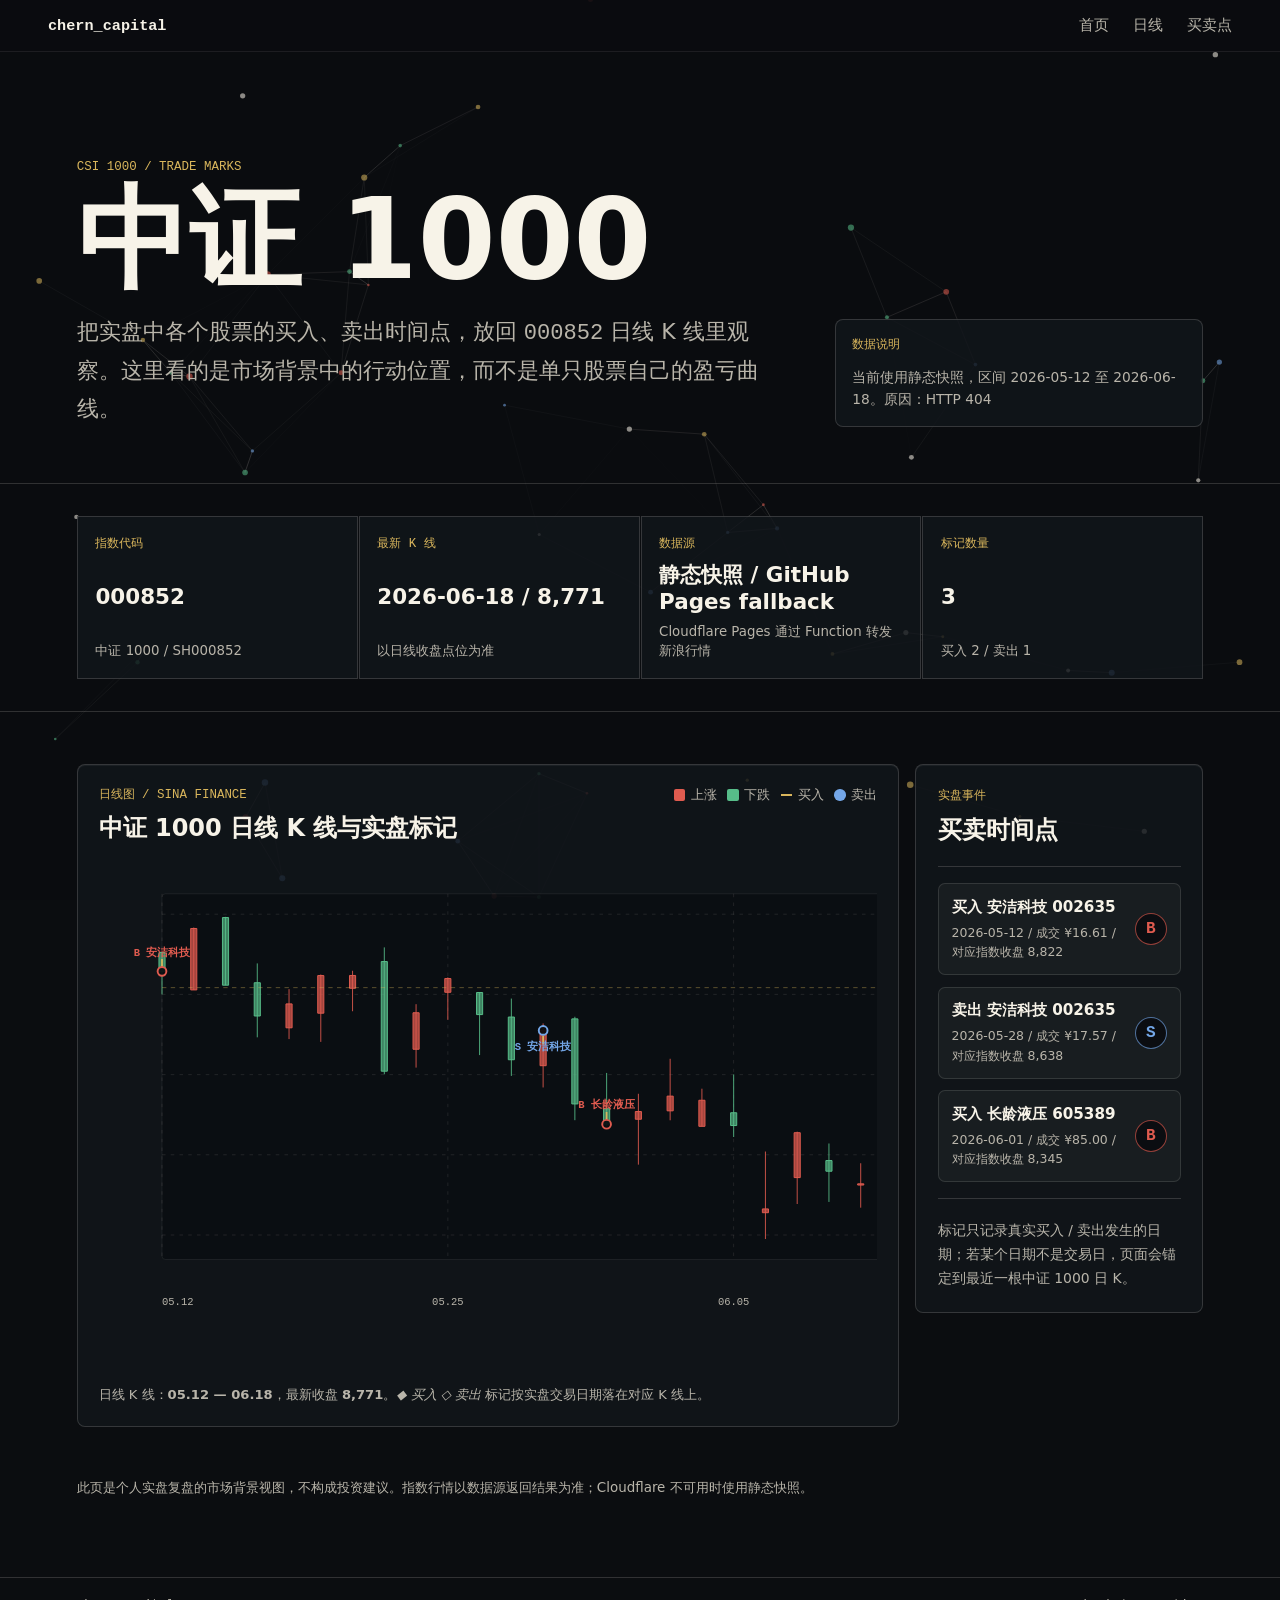
==== csi1000-trades.html @ cdce9b22 "Move CSI 1000 trade marks to dedicated page" ====
<!doctype html>
<html lang="zh-CN">
  <head>
    <meta charset="utf-8" />
    <meta name="viewport" content="width=device-width, initial-scale=1" />
    <meta
      name="description"
      content="chern_capital 实盘：在中证1000日线K线图上标记真实买入与卖出时间点。"
    />
    <title>中证1000实盘标记｜chern_capital</title>
    <link rel="stylesheet" href="styles.css" />
  </head>
  <body class="position-page csi1000-trade-page">
    <canvas id="signal-canvas" aria-hidden="true"></canvas>

    <header class="site-header">
      <a class="brand" href="index.html" aria-label="返回 chern_capital 首页">chern_capital</a>
      <nav class="nav-links" aria-label="中证1000实盘标记导航">
        <a href="index.html">首页</a>
        <a href="#chart">日线</a>
        <a href="#trade-events">买卖点</a>
      </nav>
    </header>

    <main id="top">
      <section class="position-hero" aria-labelledby="csi1000-title">
        <div>
          <p class="eyebrow">CSI 1000 / Trade Marks</p>
          <h1 id="csi1000-title">中证 1000</h1>
          <p class="lede">
            把实盘中各个股票的买入、卖出时间点，放回 <code>000852</code>
            日线 K 线里观察。这里看的是市场背景中的行动位置，而不是单只股票自己的盈亏曲线。
          </p>
        </div>
        <div class="refresh-panel">
          <p class="item-label">数据说明</p>
          <p class="quote-status" id="csi1000-trade-page-status" aria-live="polite">
            正在准备中证 1000 日线图。
          </p>
        </div>
      </section>

      <section class="position-dashboard csi1000-dashboard" aria-label="中证1000数据概览">
        <div class="position-stat">
          <p class="item-label">指数代码</p>
          <strong>000852</strong>
          <small>中证 1000 / SH000852</small>
        </div>
        <div class="position-stat">
          <p class="item-label">最新 K 线</p>
          <strong id="csi1000-latest-close">加载中</strong>
          <small>以日线收盘点位为准</small>
        </div>
        <div class="position-stat">
          <p class="item-label">数据源</p>
          <strong id="csi1000-data-source">加载中</strong>
          <small>Cloudflare Pages 通过 Function 转发新浪行情</small>
        </div>
        <div class="position-stat">
          <p class="item-label">标记数量</p>
          <strong>3</strong>
          <small>买入 2 / 卖出 1</small>
        </div>
      </section>

      <section class="position-content csi1000-page-content" id="chart">
        <div class="position-chart-panel csi1000-page-chart-panel">
          <div class="chart-header">
            <div>
              <p class="item-label">日线图 / Sina Finance</p>
              <h2>中证 1000 日线 K 线与实盘标记</h2>
            </div>
            <div class="chart-legend" aria-label="图例">
              <span class="legend-rise">上涨</span>
              <span class="legend-fall">下跌</span>
              <span class="legend-buy">买入</span>
              <span class="legend-sell">卖出</span>
            </div>
          </div>
          <div class="trade-chart-wrap csi1000-page-chart-wrap" id="csi1000-trade-page-chart"></div>
          <p class="csi1000-trade-caption" id="csi1000-trade-page-caption">
            图表加载后会显示实盘买入 / 卖出日期标记。
          </p>
        </div>

        <aside class="trade-note csi1000-event-panel" id="trade-events">
          <p class="item-label">实盘事件</p>
          <h2>买卖时间点</h2>
          <ul class="csi1000-event-list" id="csi1000-event-list" aria-label="实盘买卖时间点"></ul>
          <p class="trade-explain">
            标记只记录真实买入 / 卖出发生的日期；若某个日期不是交易日，页面会锚定到最近一根中证 1000 日 K。
          </p>
        </aside>
      </section>

      <p class="position-disclaimer">
        此页是个人实盘复盘的市场背景视图，不构成投资建议。指数行情以数据源返回结果为准；Cloudflare 不可用时使用静态快照。
      </p>
    </main>

    <footer class="site-footer">
      <span>chern_capital</span>
      <a href="index.html#practice">back to practice</a>
    </footer>

    <script src="script.js"></script>
  </body>
</html>
---- styles.css ----
:root {
  color-scheme: dark;
  --bg: #0b0d10;
  --ink: #f7f3e8;
  --muted: #b9b5aa;
  --line: rgba(247, 243, 232, 0.16);
  --panel: rgba(18, 22, 27, 0.82);
  --panel-strong: rgba(247, 243, 232, 0.08);
  --red: #df5b4f;
  --green: #57bd89;
  --gold: #d9b65c;
  --blue: #74a7e8;
  font-family: system-ui, -apple-system, BlinkMacSystemFont, "Segoe UI", sans-serif;
}

* {
  box-sizing: border-box;
}

html {
  scroll-behavior: smooth;
}

body {
  min-width: 320px;
  margin: 0;
  background: var(--bg);
  color: var(--ink);
  overflow-x: hidden;
}

a {
  color: inherit;
  text-decoration: none;
}

code,
pre,
.brand,
.eyebrow,
.item-label,
.metric-strip,
.site-footer {
  font-family: ui-monospace, SFMono-Regular, Consolas, "Liberation Mono", monospace;
}

#signal-canvas {
  position: fixed;
  inset: 0;
  z-index: -1;
  width: 100%;
  height: 100%;
}

.site-header {
  position: fixed;
  top: 0;
  left: 0;
  right: 0;
  z-index: 10;
  display: flex;
  align-items: center;
  justify-content: space-between;
  gap: 1rem;
  padding: 1rem clamp(1rem, 4vw, 3rem);
  border-bottom: 1px solid rgba(247, 243, 232, 0.08);
  background: rgba(11, 13, 16, 0.76);
  backdrop-filter: blur(18px);
}

.brand {
  font-size: 0.95rem;
  font-weight: 700;
}

.nav-links {
  display: flex;
  align-items: center;
  gap: clamp(0.7rem, 3vw, 1.5rem);
  color: var(--muted);
  font-size: 0.92rem;
}

.nav-links a {
  transition: color 160ms ease;
}

.nav-links a:hover,
.nav-links a:focus-visible {
  color: var(--ink);
}

main {
  position: relative;
}

.hero {
  min-height: 82vh;
  display: grid;
  align-content: end;
  padding: 8.5rem clamp(1rem, 6vw, 5rem) 3rem;
}

.eyebrow {
  margin: 0 0 1rem;
  color: var(--gold);
  font-size: 0.78rem;
  letter-spacing: 0;
  text-transform: uppercase;
}

h1,
h2,
h3,
p {
  overflow-wrap: anywhere;
}

h1 {
  max-width: 9ch;
  margin: 0;
  font-size: clamp(4.1rem, 14vw, 10rem);
  line-height: 0.88;
  letter-spacing: 0;
}

h2,
h3,
p {
  margin-top: 0;
}

.lede {
  max-width: 880px;
  margin: 1.5rem 0 0;
  color: var(--muted);
  font-size: clamp(1.08rem, 2vw, 1.38rem);
  line-height: 1.7;
}

.metric-strip {
  width: min(100%, 980px);
  display: grid;
  grid-template-columns: repeat(auto-fit, minmax(9rem, 1fr));
  gap: 1px;
  margin-top: 3rem;
  border: 1px solid var(--line);
  background: var(--line);
}

.metric-strip span {
  min-height: 4.5rem;
  display: grid;
  align-content: center;
  gap: 0.25rem;
  padding: 0.85rem 1rem;
  background: rgba(11, 13, 16, 0.82);
  color: var(--muted);
  font-size: 0.84rem;
}

.metric-strip strong {
  color: var(--ink);
  font-size: 1.45rem;
}

.section-block {
  display: grid;
  grid-template-columns: minmax(9rem, 0.62fr) minmax(0, 1.9fr);
  gap: clamp(1.4rem, 4vw, 4rem);
  padding: clamp(4rem, 8vw, 6.8rem) clamp(1rem, 6vw, 5rem);
  border-top: 1px solid var(--line);
  background: rgba(11, 13, 16, 0.68);
}

.section-block > * {
  min-width: 0;
}

.compact-section {
  padding-bottom: clamp(5rem, 9vw, 8rem);
}

.home-stack {
  display: grid;
  gap: 1rem;
}

.practice-modules {
  display: grid;
  grid-template-columns: repeat(2, minmax(0, 1fr));
  gap: 1rem;
}

.feature-panel {
  border: 1px solid var(--line);
  border-radius: 8px;
  padding: clamp(1.2rem, 3vw, 1.8rem);
  background: var(--panel);
  border-top: 3px solid var(--gold);
  box-shadow: inset 0 1px 0 rgba(255, 255, 255, 0.05);
}

.feature-panel h3 {
  max-width: 780px;
  margin: 2rem 0 0.8rem;
  font-size: clamp(1.45rem, 3vw, 2.3rem);
  line-height: 1.12;
}

.feature-panel p:not(.item-label) {
  max-width: 900px;
  margin: 0;
  color: var(--muted);
  line-height: 1.78;
}

.practice-module {
  min-height: 21rem;
  display: flex;
  flex-direction: column;
}

.practice-module h3 {
  margin-top: 1.65rem;
  font-size: clamp(1.24rem, 1.75vw, 1.62rem);
}

.practice-module p:not(.item-label) {
  font-size: 0.94rem;
  line-height: 1.7;
}

.practice-module .action-link {
  margin-top: 1.1rem;
}

.live-module {
  border-top-color: var(--red);
}

.journal-module {
  border-top-color: var(--blue);
}

.structure-module {
  border-top-color: var(--green);
}

.module-meta {
  display: flex;
  flex-wrap: wrap;
  gap: 0.55rem;
  margin-top: auto;
  padding-top: 1.6rem;
}

.module-meta span {
  min-height: 2.2rem;
  display: inline-flex;
  align-items: center;
  padding: 0.45rem 0.7rem;
  border: 1px solid var(--line);
  border-radius: 6px;
  color: var(--muted);
  font-size: 0.84rem;
}

.live-meta span {
  color: var(--ink);
  border-color: rgba(223, 91, 79, 0.32);
}

.position-list {
  display: grid;
  gap: 0.65rem;
  margin-top: auto;
  padding-top: 1.25rem;
}

.position-row {
  min-height: 4.75rem;
  display: flex;
  align-items: center;
  justify-content: space-between;
  gap: 0.8rem;
  padding: 0.8rem;
  border: 1px solid rgba(247, 243, 232, 0.18);
  border-radius: 8px;
  background: rgba(11, 13, 16, 0.38);
  transition:
    border-color 160ms ease,
    background 160ms ease,
    transform 160ms ease;
}

.position-row:hover,
.position-row:focus-visible {
  border-color: rgba(217, 182, 92, 0.5);
  background: rgba(247, 243, 232, 0.07);
  transform: translateY(-1px);
}

.position-row span {
  display: grid;
  gap: 0.32rem;
}

.position-row strong {
  font-size: 0.98rem;
}

.position-row small {
  color: var(--muted);
  line-height: 1.45;
}

.position-row em {
  flex: none;
  padding: 0.38rem 0.52rem;
  border: 1px solid rgba(223, 91, 79, 0.32);
  border-radius: 6px;
  color: var(--ink);
  font-style: normal;
  font-size: 0.78rem;
}

.journal-meta span {
  color: var(--ink);
  border-color: rgba(116, 167, 232, 0.34);
}

.structure-meta span {
  color: var(--ink);
  border-color: rgba(87, 189, 137, 0.32);
}

.structure-library {
  display: grid;
  gap: clamp(1.2rem, 3vw, 1.75rem);
  margin-top: clamp(2rem, 5vw, 3.5rem);
  padding: clamp(1.15rem, 3vw, 1.8rem);
  border: 1px solid var(--line);
  border-top: 3px solid var(--green);
  border-radius: 8px;
  background: var(--panel);
  box-shadow: inset 0 1px 0 rgba(255, 255, 255, 0.05);
  scroll-margin-top: 5.5rem;
}

.structure-library-intro {
  display: grid;
  gap: 0.7rem;
  padding-bottom: clamp(1rem, 3vw, 1.45rem);
  border-bottom: 1px solid var(--line);
}

.structure-library-intro .item-label,
.structure-section-heading .item-label,
.structure-card-body .item-label {
  margin: 0;
}

.structure-library-intro h3 {
  max-width: 860px;
  margin: 0;
  font-size: clamp(1.55rem, 3vw, 2.25rem);
  line-height: 1.2;
}

.structure-library-intro p:not(.item-label) {
  max-width: 900px;
  margin: 0;
  color: var(--muted);
  line-height: 1.75;
}

.structure-sections {
  display: grid;
  grid-template-columns: minmax(14rem, 0.75fr) minmax(0, 1.45fr);
  gap: 1rem;
  align-items: start;
}

.structure-section {
  display: grid;
  gap: 1rem;
  min-width: 0;
  padding: clamp(0.95rem, 2.5vw, 1.25rem);
  border: 1px solid var(--line);
  border-radius: 8px;
  background: rgba(11, 13, 16, 0.44);
}

.structure-section.is-empty {
  min-height: 16rem;
  align-content: space-between;
}

.structure-section-heading {
  display: grid;
  gap: 0.55rem;
}

.structure-section-heading h4 {
  margin: 0;
  font-size: clamp(1.15rem, 2.3vw, 1.45rem);
}

.empty-note {
  margin: 0;
  color: var(--muted);
  line-height: 1.7;
}

.structure-card {
  overflow: hidden;
  border: 1px solid rgba(247, 243, 232, 0.18);
  border-radius: 8px;
  background: rgba(247, 243, 232, 0.045);
}

.structure-figure {
  margin: 0;
  background: rgba(247, 243, 232, 0.95);
}

.structure-figure img {
  width: 100%;
  height: auto;
  display: block;
}

.structure-card-body {
  display: flex;
  justify-content: space-between;
  gap: 1rem;
  align-items: end;
  padding: clamp(0.9rem, 2.5vw, 1.1rem);
}

.structure-card-body h5 {
  margin: 0.35rem 0 0;
  font-size: clamp(1.25rem, 2.6vw, 1.75rem);
}

.structure-tags {
  display: flex;
  flex-wrap: wrap;
  justify-content: flex-end;
  gap: 0.45rem;
}

.structure-tags span {
  padding: 0.42rem 0.58rem;
  border: 1px solid rgba(87, 189, 137, 0.34);
  border-radius: 999px;
  color: var(--ink);
  font-size: 0.78rem;
}

.memory-library-panel {
  display: grid;
  gap: clamp(1.2rem, 3vw, 1.75rem);
  padding: clamp(1.15rem, 3vw, 1.8rem);
  border: 1px solid var(--line);
  border-top: 3px solid var(--gold);
  border-radius: 8px;
  background: var(--panel);
  box-shadow: inset 0 1px 0 rgba(255, 255, 255, 0.05);
  scroll-margin-top: 5.5rem;
}

.memory-library-intro {
  display: grid;
  gap: 0.7rem;
  padding-bottom: clamp(1rem, 3vw, 1.45rem);
  border-bottom: 1px solid var(--line);
}

.memory-library-intro .item-label {
  margin: 0;
}

.memory-library-intro h3 {
  max-width: 860px;
  margin: 0;
  font-size: clamp(1.55rem, 3vw, 2.25rem);
  line-height: 1.2;
}

.memory-library-intro p:not(.item-label) {
  max-width: 940px;
  margin: 0;
  color: var(--muted);
  line-height: 1.75;
}

.btc-memory-grid {
  display: grid;
  grid-template-columns: minmax(0, 1.55fr) minmax(18rem, 0.75fr);
  gap: 1rem;
  align-items: start;
}

.btc-chart-card,
.btc-memory-notes,
.memory-caveat {
  border: 1px solid var(--line);
  border-radius: 8px;
  background: rgba(11, 13, 16, 0.44);
}

.btc-chart-card {
  margin: 0;
  padding: clamp(0.95rem, 2vw, 1.2rem);
  overflow: hidden;
}

.btc-chart-top {
  display: flex;
  justify-content: space-between;
  gap: 1rem;
  align-items: start;
  margin-bottom: 1rem;
}

.btc-chart-top .item-label {
  margin: 0 0 0.55rem;
}

.btc-chart-top h4 {
  margin: 0;
  font-size: clamp(1.06rem, 2vw, 1.32rem);
}

.btc-chart-range {
  flex: none;
  padding: 0.42rem 0.55rem;
  border: 1px solid rgba(217, 182, 92, 0.3);
  border-radius: 6px;
  color: var(--muted);
  font: 0.76rem/1 ui-monospace, SFMono-Regular, Consolas, monospace;
}

.btc-chart-actions {
  display: flex;
  flex-wrap: wrap;
  flex: none;
  gap: 0.35rem;
  justify-content: flex-end;
}

.btc-control-group {
  display: inline-flex;
  gap: 0.25rem;
  padding: 0.28rem;
  border: 1px solid rgba(217, 182, 92, 0.24);
  border-radius: 8px;
  background: rgba(0, 0, 0, 0.18);
}

.btc-timeframe-button {
  min-height: 2.1rem;
  border: 0;
  border-radius: 6px;
  padding: 0.45rem 0.72rem;
  background: transparent;
  color: var(--muted);
  font: 0.78rem/1 ui-monospace, SFMono-Regular, Consolas, monospace;
  cursor: pointer;
  transition:
    background 160ms ease,
    color 160ms ease,
    transform 160ms ease;
}

.btc-timeframe-button:hover,
.btc-timeframe-button:focus-visible {
  color: var(--ink);
  background: rgba(247, 243, 232, 0.07);
}

.btc-timeframe-button.is-active {
  color: var(--ink);
  background: rgba(217, 182, 92, 0.18);
}

.btc-expand-button {
  border: 1px solid rgba(247, 243, 232, 0.2);
  background: rgba(247, 243, 232, 0.06);
}

.btc-tradingview-shell {
  position: relative;
  overflow: hidden;
  border: 1px solid rgba(247, 243, 232, 0.12);
  border-radius: 8px;
  background:
    linear-gradient(rgba(247, 243, 232, 0.035) 1px, transparent 1px),
    linear-gradient(90deg, rgba(247, 243, 232, 0.035) 1px, transparent 1px),
    rgba(4, 6, 9, 0.72);
  background-size: 100% 20%, 12.5% 100%, auto;
  cursor: crosshair;
  user-select: none;
  touch-action: none;
}

.btc-chart {
  width: 100%;
  height: auto;
  display: block;
  overflow: visible;
  font: 12px ui-monospace, SFMono-Regular, Consolas, monospace;
}

.btc-chart-bg {
  fill: rgba(8, 10, 13, 0.72);
  stroke: rgba(247, 243, 232, 0.1);
}

.btc-grid line {
  stroke: rgba(247, 243, 232, 0.11);
  stroke-dasharray: 4 6;
}

.btc-grid text,
.btc-dates text {
  fill: var(--muted);
}

.btc-axis-label {
  fill: var(--muted);
}

.btc-last-price line {
  stroke: rgba(217, 182, 92, 0.44);
  stroke-dasharray: 5 5;
}

.btc-last-price text {
  fill: var(--gold);
  font-weight: 800;
}

.btc-event-band {
  fill: rgba(217, 182, 92, 0.07);
}

.btc-event-band.is-short {
  fill: rgba(116, 167, 232, 0.09);
}

.btc-volume-bar {
  opacity: 0.42;
}

.btc-volume-bar.is-up {
  fill: var(--red);
}

.btc-volume-bar.is-down {
  fill: var(--green);
}

.btc-candle-wick {
  stroke: rgba(247, 243, 232, 0.52);
  stroke-width: 1;
}

.btc-candle-body {
  stroke-width: 1;
  vector-effect: non-scaling-stroke;
}

.btc-candle.is-up .btc-candle-wick,
.btc-candle.is-up .btc-candle-body {
  stroke: var(--red);
}

.btc-candle.is-up .btc-candle-body {
  fill: rgba(223, 91, 79, 0.72);
}

.btc-candle.is-down .btc-candle-wick,
.btc-candle.is-down .btc-candle-body {
  stroke: var(--green);
}

.btc-candle.is-down .btc-candle-body {
  fill: rgba(87, 189, 137, 0.68);
}

.btc-profit-marker circle {
  fill: rgba(11, 13, 16, 0.94);
  stroke: var(--red);
  stroke-width: 2.4;
  transition:
    fill 160ms ease,
    stroke 160ms ease,
    transform 160ms ease;
}

.btc-profit-marker.is-short circle {
  stroke: var(--blue);
}

.btc-profit-marker text {
  fill: var(--ink);
  font-size: 13px;
  font-weight: 800;
  pointer-events: none;
}

.btc-profit-events a {
  outline: none;
}

.btc-profit-events a:hover .btc-profit-marker circle,
.btc-profit-events a:focus-visible .btc-profit-marker circle {
  fill: rgba(217, 182, 92, 0.2);
  stroke: var(--ink);
}

.btc-candle-status {
  position: absolute;
  left: 0.85rem;
  bottom: 0.7rem;
  padding: 0.35rem 0.5rem;
  border: 1px solid rgba(247, 243, 232, 0.14);
  border-radius: 6px;
  background: rgba(11, 13, 16, 0.74);
  color: var(--muted);
  font: 0.72rem/1 ui-monospace, SFMono-Regular, Consolas, monospace;
}

.btc-chart-crosshair-x,
.btc-chart-crosshair-y {
  position: absolute;
  z-index: 2;
  pointer-events: none;
  display: none;
  background: rgba(247, 243, 232, 0.32);
}

.btc-chart-crosshair-x {
  top: 0;
  bottom: 0;
  width: 1px;
}

.btc-chart-crosshair-y {
  left: 0;
  right: 0;
  height: 1px;
}

.btc-chart-tooltip {
  position: absolute;
  z-index: 3;
  display: none;
  min-width: 12.5rem;
  padding: 0.58rem 0.68rem;
  border: 1px solid rgba(247, 243, 232, 0.22);
  border-radius: 6px;
  background: rgba(4, 6, 9, 0.94);
  color: var(--muted);
  font: 0.74rem/1.62 ui-monospace, SFMono-Regular, Consolas, monospace;
  box-shadow: 0 18px 40px rgba(0, 0, 0, 0.34);
}

.btc-chart-tooltip strong {
  color: var(--ink);
}

.btc-tradingview-shell.is-hovering .btc-chart-crosshair-x,
.btc-tradingview-shell.is-hovering .btc-chart-crosshair-y,
.btc-tradingview-shell.is-hovering .btc-chart-tooltip {
  display: block;
}

.btc-tradingview-shell.is-dragging {
  cursor: grabbing;
}

.btc-chart-dialog {
  width: min(96vw, 1260px);
  max-width: 1260px;
  padding: 0;
  border: 1px solid rgba(247, 243, 232, 0.18);
  border-radius: 8px;
  background: rgba(11, 13, 16, 0.98);
  color: var(--ink);
  box-shadow: 0 32px 90px rgba(0, 0, 0, 0.56);
}

.btc-chart-dialog::backdrop {
  background: rgba(0, 0, 0, 0.72);
  backdrop-filter: blur(8px);
}

.btc-dialog-panel {
  display: grid;
  gap: 1rem;
  padding: clamp(0.9rem, 2vw, 1.25rem);
}

.btc-dialog-top {
  display: flex;
  align-items: start;
  justify-content: space-between;
  gap: 1rem;
}

.btc-dialog-actions {
  flex: 1 1 auto;
  justify-content: flex-end;
}

.btc-dialog-top .item-label {
  margin: 0 0 0.45rem;
}

.btc-dialog-top h3 {
  margin: 0;
  font-size: clamp(1.35rem, 2.8vw, 2rem);
}

.btc-dialog-close {
  width: 2.45rem;
  height: 2.45rem;
  display: inline-grid;
  place-items: center;
  border: 1px solid rgba(247, 243, 232, 0.22);
  border-radius: 6px;
  background: rgba(247, 243, 232, 0.06);
  color: var(--ink);
  font: 1.35rem/1 ui-monospace, SFMono-Regular, Consolas, monospace;
  cursor: pointer;
}

.btc-dialog-close:hover,
.btc-dialog-close:focus-visible {
  border-color: rgba(247, 243, 232, 0.5);
  background: rgba(247, 243, 232, 0.1);
}

.btc-tradingview-shell-large {
  min-height: min(70vh, 660px);
}

.btc-chart-large {
  min-height: min(70vh, 660px);
}

.btc-chart-card figcaption {
  margin-top: 0.65rem;
  color: var(--muted);
  font-size: 0.82rem;
  line-height: 1.65;
}

.btc-chart-card figcaption code {
  color: var(--ink);
}

.btc-memory-notes {
  display: grid;
  gap: 0.65rem;
  padding: clamp(0.9rem, 2vw, 1rem);
}

.btc-memory-event {
  border: 1px solid rgba(247, 243, 232, 0.14);
  border-radius: 8px;
  background: rgba(247, 243, 232, 0.045);
  overflow: hidden;
}

.btc-memory-event[open] {
  border-color: rgba(217, 182, 92, 0.36);
  background: rgba(217, 182, 92, 0.07);
}

.btc-memory-event summary {
  display: flex;
  align-items: center;
  gap: 0.62rem;
  padding: 0.78rem 0.85rem;
  color: var(--ink);
  cursor: pointer;
  font-weight: 700;
  list-style: none;
}

.btc-memory-event summary::-webkit-details-marker {
  display: none;
}

.btc-memory-event summary span {
  width: 2.2rem;
  height: 2.2rem;
  display: inline-grid;
  place-items: center;
  flex: none;
  border: 1px solid rgba(217, 182, 92, 0.42);
  border-radius: 999px;
  color: var(--gold);
  font: 0.76rem/1 ui-monospace, SFMono-Regular, Consolas, monospace;
}

.btc-memory-event p {
  margin: 0;
  padding: 0 0.85rem 0.9rem 3.7rem;
  color: var(--muted);
  font-size: 0.9rem;
  line-height: 1.7;
}

.memory-caveat {
  padding: clamp(0.95rem, 2vw, 1.2rem);
  color: var(--muted);
  line-height: 1.75;
}

.memory-caveat strong {
  color: var(--ink);
}

.journal-detail {
  display: grid;
  gap: clamp(1.2rem, 3vw, 1.75rem);
  margin-top: clamp(2rem, 5vw, 3.5rem);
  padding: clamp(1.15rem, 3vw, 1.8rem);
  border: 1px solid var(--line);
  border-top: 3px solid var(--blue);
  border-radius: 8px;
  background: var(--panel);
  box-shadow: inset 0 1px 0 rgba(255, 255, 255, 0.05);
  scroll-margin-top: 5.5rem;
}

.journal-intro {
  display: grid;
  gap: 0.7rem;
  padding-bottom: clamp(1rem, 3vw, 1.45rem);
  border-bottom: 1px solid var(--line);
}

.journal-intro .item-label {
  margin: 0;
}

.journal-intro h3 {
  max-width: 860px;
  margin: 0;
  font-size: clamp(1.55rem, 3vw, 2.25rem);
  line-height: 1.2;
}

.journal-intro p:not(.item-label) {
  max-width: 880px;
  margin: 0;
  color: var(--muted);
  line-height: 1.75;
}

.journal-grid {
  display: grid;
  grid-template-columns: minmax(24rem, 1.62fr) minmax(15rem, 0.8fr);
  gap: 1rem;
  align-items: stretch;
}

.journal-chart,
.journal-entry {
  margin: 0;
  padding: clamp(0.95rem, 2vw, 1.2rem);
  border: 1px solid var(--line);
  border-radius: 8px;
  background: rgba(11, 13, 16, 0.44);
}

.journal-chart-top {
  display: flex;
  justify-content: space-between;
  gap: 1rem;
  align-items: start;
  margin-bottom: 1rem;
}

.journal-chart-top .item-label {
  margin: 0 0 0.55rem;
}

.journal-chart-top h4,
.journal-entry h4 {
  margin: 0;
  font-size: clamp(1.06rem, 2vw, 1.32rem);
}

.journal-range {
  flex: none;
  padding: 0.42rem 0.55rem;
  border: 1px solid rgba(116, 167, 232, 0.26);
  border-radius: 6px;
  color: var(--muted);
  font: 0.76rem/1 ui-monospace, SFMono-Regular, Consolas, monospace;
}

.index-chart {
  width: 100%;
  height: auto;
  display: block;
  overflow: visible;
  font: 12px ui-monospace, SFMono-Regular, Consolas, monospace;
}

.index-grid line {
  stroke: rgba(247, 243, 232, 0.13);
  stroke-dasharray: 4 6;
}

.index-grid text,
.index-dates text {
  fill: var(--muted);
}

.index-path {
  fill: none;
  stroke: var(--blue);
  stroke-width: 2.5;
  stroke-linecap: round;
  stroke-linejoin: round;
}

.index-points circle {
  fill: var(--blue);
}

.entry-marker line {
  stroke: rgba(217, 182, 92, 0.55);
  stroke-dasharray: 4 5;
}

.entry-marker circle {
  fill: rgba(217, 182, 92, 0.16);
  stroke: rgba(217, 182, 92, 0.42);
}

.entry-marker .entry-dot {
  fill: var(--gold);
  stroke: none;
}

.entry-marker text {
  fill: var(--gold);
  font-weight: 700;
}

.journal-chart figcaption {
  margin-top: 0.65rem;
  color: var(--muted);
  font-size: 0.82rem;
  line-height: 1.65;
}

.journal-chart figcaption strong {
  color: var(--ink);
}

.journal-entry {
  display: flex;
  flex-direction: column;
  border-color: rgba(217, 182, 92, 0.3);
}

.entry-meta {
  display: grid;
  gap: 0.3rem;
  margin-bottom: clamp(1.6rem, 3vw, 2.35rem);
  color: var(--muted);
  font: 0.8rem/1.5 ui-monospace, SFMono-Regular, Consolas, monospace;
}

.entry-meta time {
  color: var(--gold);
  font-size: 1.16rem;
  font-weight: 700;
}

.journal-entry .item-label {
  margin: 0 0 0.65rem;
}

.entry-text {
  margin: 1.1rem 0 auto;
  padding: 1rem 0;
  border-top: 1px solid var(--line);
  color: var(--ink);
  font-size: 1.05rem;
  line-height: 1.8;
}

.entry-tags {
  display: flex;
  flex-wrap: wrap;
  gap: 0.45rem;
  padding-top: 1rem;
}

.entry-tags span {
  padding: 0.42rem 0.58rem;
  border: 1px solid rgba(217, 182, 92, 0.3);
  border-radius: 999px;
  color: var(--muted);
  font-size: 0.78rem;
}

.journal-memo-board {
  display: grid;
  grid-template-columns: minmax(13rem, 0.72fr) minmax(0, 1.28fr);
  gap: 1rem;
  padding: clamp(0.95rem, 2.5vw, 1.25rem);
  border: 1px solid var(--line);
  border-radius: 8px;
  background: rgba(11, 13, 16, 0.44);
}

.journal-memo-heading {
  display: grid;
  align-content: start;
  gap: 0.55rem;
}

.journal-memo-heading .item-label {
  margin: 0;
}

.journal-memo-heading h4 {
  margin: 0;
  font-size: clamp(1.1rem, 2vw, 1.35rem);
  line-height: 1.35;
}

.journal-memo-entry {
  display: grid;
  gap: 1rem;
  padding: clamp(0.95rem, 2.5vw, 1.15rem);
  border: 1px solid rgba(217, 182, 92, 0.26);
  border-radius: 8px;
  background: rgba(247, 243, 232, 0.045);
}

.journal-memo-entry .entry-meta {
  margin: 0;
}

.journal-memo-entry p {
  margin: 0;
  color: var(--ink);
  font-size: 1.02rem;
  line-height: 1.75;
}

.screening-detail {
  display: grid;
  gap: 1rem;
  margin-top: clamp(2rem, 5vw, 3.5rem);
  scroll-margin-top: 5.5rem;
}

.screening-intro {
  display: grid;
  gap: 0.8rem;
  padding: 0 0 clamp(1.2rem, 3vw, 1.8rem);
  border-bottom: 1px solid var(--line);
}

.screening-intro .item-label,
.detail-heading .item-label,
.script-command .item-label {
  margin: 0;
}

.screening-intro h3 {
  max-width: 860px;
  margin: 0;
  font-size: clamp(1.55rem, 3vw, 2.25rem);
  line-height: 1.2;
}

.screening-intro p:not(.item-label) {
  max-width: 900px;
  margin: 0;
  color: var(--muted);
  line-height: 1.75;
}

.script-metrics {
  width: 100%;
  margin: 0.4rem 0 clamp(1.3rem, 4vw, 2.4rem);
}

.detail-heading {
  display: grid;
  gap: 0.55rem;
  margin-top: clamp(1.25rem, 3vw, 2rem);
  padding-top: clamp(1.1rem, 3vw, 1.6rem);
  border-top: 1px solid var(--line);
  scroll-margin-top: 5.5rem;
}

.detail-heading h3 {
  margin: 0;
  font-size: clamp(1.45rem, 3vw, 2rem);
}

.detail-heading p:not(.item-label) {
  margin: 0;
  color: var(--muted);
  line-height: 1.7;
}

.script-command {
  margin-top: clamp(1.25rem, 3vw, 2rem);
}

.script-command pre {
  margin-top: 1rem;
}

.reading-entry {
  border-top-color: var(--blue);
}

.reading-shelf {
  display: grid;
  grid-template-columns: repeat(3, minmax(0, 1fr));
  gap: 1rem;
}

.reading-shelf .reading-entry {
  min-height: 18rem;
  display: flex;
  flex-direction: column;
}

.reading-shelf .reading-entry h3 {
  margin-top: 1.65rem;
  font-size: clamp(1.18rem, 1.85vw, 1.58rem);
}

.reading-shelf .reading-entry p:not(.item-label) {
  font-size: 0.94rem;
  line-height: 1.72;
}

.reading-book-card {
  border-top-color: var(--gold);
}

.action-link {
  width: fit-content;
  min-height: 2.75rem;
  display: inline-flex;
  align-items: center;
  justify-content: center;
  margin-top: 1.35rem;
  border: 1px solid rgba(247, 243, 232, 0.3);
  border-radius: 6px;
  padding: 0.75rem 1rem;
  background: rgba(247, 243, 232, 0.08);
  color: var(--ink);
  font-weight: 700;
  transition:
    border-color 160ms ease,
    background 160ms ease,
    transform 160ms ease;
}

.action-link:hover,
.action-link:focus-visible {
  border-color: rgba(247, 243, 232, 0.56);
  background: rgba(247, 243, 232, 0.12);
  transform: translateY(-1px);
}

.compact-grid .rule-card {
  min-height: 12rem;
}

.position-hero {
  display: grid;
  grid-template-columns: minmax(0, 1fr) minmax(16rem, 23rem);
  align-items: end;
  gap: clamp(1.5rem, 5vw, 4rem);
  padding: clamp(7.5rem, 14vw, 10rem) clamp(1rem, 6vw, 5rem) clamp(2.5rem, 5vw, 3.5rem);
  border-bottom: 1px solid var(--line);
}

.position-hero h1 {
  max-width: none;
  font-size: clamp(3.4rem, 9vw, 7rem);
}

.refresh-panel {
  border: 1px solid var(--line);
  border-radius: 8px;
  padding: 1rem;
  background: var(--panel);
}

.refresh-button {
  min-height: 2.8rem;
  width: 100%;
  border: 1px solid rgba(217, 182, 92, 0.52);
  border-radius: 6px;
  padding: 0.7rem 1rem;
  background: rgba(217, 182, 92, 0.13);
  color: var(--ink);
  font: inherit;
  font-weight: 700;
  cursor: pointer;
  transition:
    background 160ms ease,
    border-color 160ms ease;
}

.refresh-button:hover,
.refresh-button:focus-visible {
  border-color: var(--gold);
  background: rgba(217, 182, 92, 0.2);
}

.refresh-button:disabled {
  cursor: wait;
  opacity: 0.68;
}

.quote-status {
  margin: 0.85rem 0 0;
  color: var(--muted);
  font-size: 0.86rem;
  line-height: 1.6;
}

.position-dashboard {
  display: grid;
  grid-template-columns: repeat(5, minmax(0, 1fr));
  gap: 1px;
  margin: 0;
  padding: clamp(1rem, 4vw, 2rem) clamp(1rem, 6vw, 5rem);
  border-bottom: 1px solid var(--line);
}

.position-stat {
  min-height: 7.7rem;
  display: grid;
  align-content: space-between;
  gap: 0.5rem;
  padding: clamp(0.85rem, 2vw, 1.1rem);
  border: 1px solid var(--line);
  background: var(--panel);
}

.position-stat .item-label {
  margin: 0;
}

.position-stat strong {
  font-size: clamp(1.2rem, 2.1vw, 1.65rem);
  font-variant-numeric: tabular-nums;
}

.position-stat small {
  color: var(--muted);
  line-height: 1.45;
}

.pnl-positive strong,
.pnl-positive small {
  color: var(--red);
}

.pnl-negative strong,
.pnl-negative small {
  color: var(--green);
}

.position-content {
  display: grid;
  grid-template-columns: minmax(0, 1.9fr) minmax(16.5rem, 0.7fr);
  gap: 1rem;
  padding: clamp(2rem, 5vw, 3.25rem) clamp(1rem, 6vw, 5rem);
}

.position-chart-panel,
.trade-note {
  border: 1px solid var(--line);
  border-radius: 8px;
  background: var(--panel);
  box-shadow: inset 0 1px 0 rgba(255, 255, 255, 0.05);
}

.position-chart-panel {
  padding: clamp(0.9rem, 2.5vw, 1.3rem);
}

.chart-header {
  display: flex;
  justify-content: space-between;
  align-items: start;
  gap: 1rem;
  margin-bottom: 1.2rem;
}

.chart-header .item-label {
  margin: 0 0 0.6rem;
}

.chart-header h2,
.trade-note h2 {
  margin: 0;
  font-size: clamp(1.15rem, 2.3vw, 1.5rem);
}

.chart-legend {
  display: flex;
  flex-wrap: wrap;
  justify-content: flex-end;
  gap: 0.65rem;
  color: var(--muted);
  font-size: 0.82rem;
}

.chart-legend span {
  display: inline-flex;
  align-items: center;
  gap: 0.35rem;
}

.chart-legend span::before {
  content: "";
  width: 0.72rem;
  height: 0.72rem;
  border-radius: 2px;
  background: var(--red);
}

.chart-legend .legend-fall::before {
  background: var(--green);
}

.chart-legend .legend-buy::before {
  height: 2px;
  border-radius: 0;
  background: var(--gold);
}

.chart-legend .legend-sell::before {
  border-radius: 50%;
  background: var(--blue);
}

.trade-chart-wrap {
  position: relative;
  min-height: 370px;
}

#position-chart {
  width: 100%;
  height: auto;
  display: block;
}

.chart-tooltip {
  position: absolute;
  z-index: 2;
  pointer-events: none;
  min-width: 10.5rem;
  padding: 0.58rem 0.7rem;
  border: 1px solid rgba(247, 243, 232, 0.24);
  border-radius: 6px;
  background: rgba(11, 13, 16, 0.95);
  color: var(--muted);
  font: 0.76rem/1.65 ui-monospace, SFMono-Regular, Consolas, monospace;
}

.chart-tooltip strong {
  color: var(--ink);
}

.trade-note {
  align-self: start;
  padding: clamp(1rem, 3vw, 1.35rem);
}

.trade-note .item-label {
  margin: 0 0 0.65rem;
}

.trade-note dl {
  display: grid;
  grid-template-columns: 5.1rem minmax(0, 1fr);
  gap: 0.7rem 0.8rem;
  margin: 1.25rem 0;
  padding: 1rem 0;
  border-top: 1px solid var(--line);
  border-bottom: 1px solid var(--line);
  font-size: 0.92rem;
}

.trade-note dt {
  color: var(--muted);
}

.trade-note dd {
  margin: 0;
  text-align: right;
}

.trade-explain {
  margin: 0;
  color: var(--muted);
  font-size: 0.87rem;
  line-height: 1.7;
}

.position-disclaimer {
  margin: 0;
  padding: 0 clamp(1rem, 6vw, 5rem) clamp(3rem, 7vw, 5rem);
  color: var(--muted);
  font-size: 0.84rem;
}

.section-heading {
  position: sticky;
  top: 6rem;
  align-self: start;
}

.section-heading h2 {
  margin: 0;
  font-size: clamp(1.9rem, 4vw, 3.15rem);
  line-height: 1;
}

.flow-list {
  display: grid;
  gap: 0.85rem;
}

.reading-wrap {
  display: grid;
  gap: 1rem;
}

.reading-intro,
.flow-step,
.rule-card,
.palace-room,
.output-panel,
.code-panel {
  border: 1px solid var(--line);
  border-radius: 8px;
  background: var(--panel);
  box-shadow: inset 0 1px 0 rgba(255, 255, 255, 0.05);
}

.reading-intro {
  padding: clamp(1.1rem, 3vw, 1.65rem);
  border-top: 3px solid var(--gold);
}

.reading-intro h3 {
  margin: 2rem 0 0.7rem;
  font-size: clamp(1.35rem, 2.5vw, 2rem);
}

.reading-intro p:not(.item-label) {
  margin: 0;
  max-width: 880px;
  color: var(--muted);
  line-height: 1.75;
}

.palace-map {
  display: grid;
  grid-template-columns: repeat(6, minmax(0, 1fr));
  gap: 1px;
  border: 1px solid var(--line);
  background: var(--line);
}

.palace-map a {
  min-height: 3.4rem;
  display: grid;
  place-items: center;
  padding: 0.75rem;
  background: rgba(11, 13, 16, 0.84);
  color: var(--muted);
  font-size: 0.88rem;
  text-align: center;
  transition:
    background 160ms ease,
    color 160ms ease;
}

.palace-map a:hover,
.palace-map a:focus-visible {
  background: rgba(247, 243, 232, 0.08);
  color: var(--ink);
}

.spatial-palace {
  border: 1px solid var(--line);
  border-radius: 8px;
  padding: clamp(1rem, 3vw, 1.5rem);
  background: linear-gradient(180deg, rgba(18, 22, 27, 0.88), rgba(11, 13, 16, 0.82));
  overflow: hidden;
}

.palace-perspective {
  min-height: clamp(26rem, 48vw, 38rem);
  position: relative;
  perspective: 1000px;
  display: grid;
  place-items: center;
}

.palace-floor {
  position: absolute;
  width: min(82vw, 760px);
  height: min(48vw, 430px);
  transform: rotateX(62deg) rotateZ(-38deg);
  transform-style: preserve-3d;
  border: 1px solid rgba(217, 182, 92, 0.25);
  background:
    linear-gradient(rgba(247, 243, 232, 0.09) 1px, transparent 1px),
    linear-gradient(90deg, rgba(247, 243, 232, 0.09) 1px, transparent 1px),
    linear-gradient(135deg, rgba(217, 182, 92, 0.14), rgba(116, 167, 232, 0.1));
  background-size: 44px 44px, 44px 44px, auto;
  box-shadow:
    0 30px 70px rgba(0, 0, 0, 0.35),
    inset 0 0 80px rgba(116, 167, 232, 0.08);
}

.palace-floor::before,
.palace-floor::after {
  content: "";
  position: absolute;
  inset: 16%;
  border: 1px solid rgba(247, 243, 232, 0.16);
}

.palace-floor::after {
  inset: 32%;
  border-color: rgba(217, 182, 92, 0.28);
}

.spatial-room {
  --room-x: 0%;
  --room-y: 0%;
  position: absolute;
  left: calc(50% + var(--room-x));
  top: calc(50% + var(--room-y));
  width: clamp(8.3rem, 14vw, 11.5rem);
  min-height: clamp(7.4rem, 11vw, 9.2rem);
  display: grid;
  justify-items: center;
  align-content: center;
  gap: 0.45rem;
  padding: 0.9rem;
  border: 1px solid rgba(247, 243, 232, 0.22);
  border-radius: 8px;
  background:
    linear-gradient(180deg, rgba(247, 243, 232, 0.1), rgba(18, 22, 27, 0.9)),
    rgba(18, 22, 27, 0.9);
  color: var(--ink);
  text-align: center;
  transform: translate(-50%, -50%) translateZ(0) rotateX(0deg);
  box-shadow:
    0 18px 34px rgba(0, 0, 0, 0.3),
    inset 0 1px 0 rgba(255, 255, 255, 0.07);
  transition:
    border-color 180ms ease,
    box-shadow 180ms ease,
    transform 180ms ease;
}

.spatial-room::after {
  content: "";
  position: absolute;
  left: 14%;
  right: 14%;
  bottom: -1rem;
  height: 1rem;
  background: rgba(0, 0, 0, 0.26);
  filter: blur(8px);
  transform: skewX(-24deg);
}

.spatial-room:hover,
.spatial-room:focus-visible,
.spatial-room.is-active {
  border-color: rgba(217, 182, 92, 0.62);
  box-shadow:
    0 24px 44px rgba(0, 0, 0, 0.36),
    0 0 0 1px rgba(217, 182, 92, 0.14),
    inset 0 1px 0 rgba(255, 255, 255, 0.1);
  transform: translate(-50%, -56%) translateZ(18px);
}

.spatial-room strong {
  font-size: 1rem;
}

.spatial-room small {
  color: var(--muted);
  line-height: 1.4;
}

.room-foyer { --room-x: -28%; --room-y: -24%; }
.room-humanity { --room-x: 0%; --room-y: -34%; }
.room-market { --room-x: 28%; --room-y: -20%; }
.room-systems { --room-x: -18%; --room-y: 20%; }
.room-short { --room-x: 18%; --room-y: 22%; }
.room-raw { --room-x: 0%; --room-y: 0%; }

.room-icon {
  width: 3.1rem;
  height: 3.1rem;
  position: relative;
  display: block;
  border: 1px solid rgba(247, 243, 232, 0.2);
  border-radius: 8px;
  background: rgba(247, 243, 232, 0.06);
}

.icon-gate::before,
.icon-gate::after {
  content: "";
  position: absolute;
  border: 2px solid var(--gold);
}

.icon-gate::before {
  left: 0.65rem;
  right: 0.65rem;
  top: 0.62rem;
  bottom: 0.45rem;
  border-bottom: 0;
  border-radius: 999px 999px 0 0;
}

.icon-gate::after {
  left: 1.38rem;
  top: 1.38rem;
  width: 0.32rem;
  height: 0.32rem;
  border-radius: 999px;
  background: var(--gold);
}

.icon-mirror::before {
  content: "";
  position: absolute;
  inset: 0.5rem 0.8rem;
  border: 2px solid var(--blue);
  border-radius: 50%;
  transform: rotate(-12deg);
  box-shadow: inset 8px 0 0 rgba(116, 167, 232, 0.18);
}

.icon-candles::before,
.icon-candles::after {
  content: "";
  position: absolute;
  bottom: 0.62rem;
  width: 0.45rem;
  background: var(--green);
  box-shadow:
    0 -0.42rem 0 -0.18rem var(--green),
    1rem 0.28rem 0 var(--red),
    1rem -0.36rem 0 -0.18rem var(--red);
}

.icon-candles::before {
  left: 0.78rem;
  height: 1.55rem;
}

.icon-candles::after {
  right: 0.86rem;
  height: 2rem;
  background: var(--gold);
}

.icon-network::before,
.icon-network::after {
  content: "";
  position: absolute;
}

.icon-network::before {
  inset: 0.75rem;
  background:
    radial-gradient(circle at 0 0, var(--blue) 0 0.24rem, transparent 0.26rem),
    radial-gradient(circle at 100% 18%, var(--gold) 0 0.24rem, transparent 0.26rem),
    radial-gradient(circle at 24% 100%, var(--green) 0 0.24rem, transparent 0.26rem),
    radial-gradient(circle at 100% 100%, var(--red) 0 0.24rem, transparent 0.26rem);
}

.icon-network::after {
  left: 0.9rem;
  right: 0.9rem;
  top: 1.55rem;
  height: 1px;
  background: var(--muted);
  transform: rotate(22deg);
  box-shadow:
    0 0.72rem 0 rgba(247, 243, 232, 0.45),
    0 -0.55rem 0 rgba(247, 243, 232, 0.36);
}

.icon-spiral::before {
  content: "";
  position: absolute;
  inset: 0.6rem;
  border: 2px solid var(--green);
  border-left-color: transparent;
  border-bottom-color: var(--gold);
  border-radius: 50%;
  transform: rotate(-35deg);
}

.icon-spiral::after {
  content: "";
  position: absolute;
  left: 1.42rem;
  top: 1.42rem;
  width: 0.35rem;
  height: 0.35rem;
  border-radius: 50%;
  background: var(--red);
}

.icon-archive::before {
  content: "";
  position: absolute;
  left: 0.65rem;
  right: 0.65rem;
  top: 0.78rem;
  height: 1.7rem;
  border: 2px solid var(--gold);
  box-shadow:
    inset 0 0.48rem 0 rgba(217, 182, 92, 0.22),
    0 0.55rem 0 -0.2rem rgba(247, 243, 232, 0.35);
}

.spatial-caption {
  max-width: 900px;
  margin: 0.8rem auto 0;
  color: var(--muted);
  line-height: 1.7;
  text-align: center;
}

.memory-graph {
  border: 1px solid var(--line);
  border-radius: 8px;
  padding: clamp(0.4rem, 2vw, 1rem);
  background: rgba(18, 22, 27, 0.76);
  overflow: hidden;
}

.memory-graph svg {
  width: 100%;
  height: auto;
  display: block;
}

.memory-graph marker path {
  fill: rgba(217, 182, 92, 0.8);
}

.graph-edge {
  fill: none;
  stroke: rgba(217, 182, 92, 0.58);
  stroke-width: 3;
  marker-end: url(#arrow);
}

.graph-edge-soft {
  stroke: rgba(116, 167, 232, 0.46);
  stroke-dasharray: 8 8;
}

.graph-node circle,
.graph-node rect {
  fill: rgba(11, 13, 16, 0.92);
  stroke: rgba(247, 243, 232, 0.28);
  stroke-width: 2;
  transition:
    fill 160ms ease,
    stroke 160ms ease;
}

.graph-node text {
  fill: var(--ink);
  font-size: 18px;
  font-weight: 750;
  text-anchor: middle;
  pointer-events: none;
}

.graph-node .graph-sub {
  fill: var(--muted);
  font-size: 13px;
  font-weight: 500;
}

.graph-node:hover circle,
.graph-node:hover rect,
.graph-node:focus-visible circle,
.graph-node:focus-visible rect,
.graph-node.is-active circle,
.graph-node.is-active rect {
  fill: rgba(217, 182, 92, 0.16);
  stroke: rgba(217, 182, 92, 0.76);
}

.palace-room {
  display: grid;
  grid-template-columns: minmax(5.5rem, 0.26fr) minmax(0, 1fr);
  overflow: hidden;
  scroll-margin-top: 5rem;
}

.room-marker {
  display: grid;
  place-items: center;
  min-height: 100%;
  padding: 1rem;
  border-right: 1px solid var(--line);
  background:
    linear-gradient(180deg, rgba(217, 182, 92, 0.2), rgba(116, 167, 232, 0.08));
  color: var(--ink);
  font-weight: 750;
  writing-mode: vertical-rl;
  letter-spacing: 0;
}

.room-body {
  padding: clamp(1.05rem, 3vw, 1.65rem);
}

.memory-object {
  height: clamp(9rem, 18vw, 13rem);
  position: relative;
  margin: 0 0 1.1rem;
  overflow: hidden;
  border-bottom: 1px solid var(--line);
  background:
    linear-gradient(rgba(247, 243, 232, 0.05) 1px, transparent 1px),
    linear-gradient(90deg, rgba(247, 243, 232, 0.05) 1px, transparent 1px);
  background-size: 32px 32px;
}

.memory-object::before {
  content: "";
  position: absolute;
  left: 8%;
  right: 8%;
  bottom: 12%;
  height: 24%;
  border: 1px solid rgba(247, 243, 232, 0.16);
  transform: skewX(-24deg);
  background: rgba(247, 243, 232, 0.04);
}

.object-foyer .threshold {
  position: absolute;
  left: 14%;
  bottom: 19%;
  width: 30%;
  height: 44%;
  border: 3px solid var(--gold);
  border-bottom: 0;
  border-radius: 999px 999px 0 0;
}

.object-foyer .floating-key {
  position: absolute;
  left: 52%;
  top: 32%;
  width: 3rem;
  height: 0.6rem;
  border-radius: 999px;
  background: var(--gold);
  box-shadow: 1.55rem 0.02rem 0 -0.18rem var(--gold);
}

.object-foyer .floating-key::before {
  content: "";
  position: absolute;
  left: -1rem;
  top: -0.65rem;
  width: 1.5rem;
  height: 1.5rem;
  border: 0.35rem solid var(--gold);
  border-radius: 50%;
}

.object-foyer .empty-coordinate {
  position: absolute;
  right: 14%;
  bottom: 27%;
  width: 3.4rem;
  height: 3.4rem;
  border: 1px dashed rgba(247, 243, 232, 0.5);
  transform: rotate(45deg);
}

.object-humanity .mirror-plane {
  position: absolute;
  left: 18%;
  top: 18%;
  width: 25%;
  height: 58%;
  border: 3px solid var(--blue);
  border-radius: 50%;
  transform: rotate(-14deg);
  box-shadow: inset 18px 0 0 rgba(116, 167, 232, 0.16);
}

.object-humanity .split-shadow {
  position: absolute;
  left: 52%;
  top: 24%;
  width: 22%;
  height: 52%;
  background:
    linear-gradient(90deg, var(--red) 0 49%, transparent 50%),
    linear-gradient(90deg, transparent 0 49%, var(--green) 50%);
  clip-path: polygon(50% 0, 100% 28%, 82% 100%, 18% 100%, 0 28%);
  opacity: 0.75;
}

.object-humanity .small-witness {
  position: absolute;
  right: 14%;
  bottom: 22%;
  width: 1rem;
  height: 1rem;
  border-radius: 50%;
  background: var(--gold);
  box-shadow: 0 1.25rem 0 0 rgba(217, 182, 92, 0.62);
}

.object-market .price-stair {
  position: absolute;
  left: 12%;
  bottom: 20%;
  width: 52%;
  height: 46%;
  background:
    linear-gradient(90deg, transparent 0 18%, var(--green) 18% 22%, transparent 22% 38%, var(--green) 38% 42%, transparent 42% 58%, var(--green) 58% 62%, transparent 62%),
    linear-gradient(180deg, transparent 0 70%, var(--green) 70% 74%, transparent 74%);
  transform: skewY(-8deg);
}

.object-market .safety-line {
  position: absolute;
  left: 10%;
  right: 12%;
  top: 40%;
  height: 2px;
  background: var(--gold);
  transform: rotate(-6deg);
}

.object-market .pullback-path {
  position: absolute;
  right: 14%;
  top: 24%;
  width: 22%;
  height: 40%;
  border-right: 3px solid var(--red);
  border-bottom: 3px solid var(--red);
  border-radius: 0 0 1.4rem 0;
}

.object-systems .node {
  position: absolute;
  width: 1.4rem;
  height: 1.4rem;
  border-radius: 50%;
  background: var(--gold);
  z-index: 2;
}

.object-systems .n1 { left: 18%; top: 28%; }
.object-systems .n2 { left: 42%; top: 58%; background: var(--blue); }
.object-systems .n3 { right: 24%; top: 28%; background: var(--green); }
.object-systems .n4 { right: 16%; bottom: 22%; background: var(--red); }

.object-systems .system-link {
  position: absolute;
  height: 2px;
  background: rgba(247, 243, 232, 0.5);
  transform-origin: left center;
}

.object-systems .l1 {
  left: 22%;
  top: 36%;
  width: 26%;
  transform: rotate(30deg);
}

.object-systems .l2 {
  left: 46%;
  top: 60%;
  width: 30%;
  transform: rotate(-36deg);
}

.object-systems .l3 {
  right: 17%;
  top: 40%;
  width: 28%;
  transform: rotate(76deg);
}

.object-short .macd-bar {
  position: absolute;
  bottom: 20%;
  width: 1.1rem;
  background: var(--green);
}

.object-short .b1 { left: 20%; height: 54%; }
.object-short .b2 { left: 30%; height: 38%; }
.object-short .b3 { left: 40%; height: 22%; }

.object-short .divergence-line {
  position: absolute;
  left: 17%;
  right: 18%;
  top: 34%;
  height: 2px;
  background: var(--gold);
  transform: rotate(-12deg);
}

.object-short .buy-dot {
  position: absolute;
  right: 20%;
  bottom: 28%;
  width: 1.3rem;
  height: 1.3rem;
  border-radius: 50%;
  background: var(--red);
  box-shadow: 0 0 0 0.75rem rgba(223, 91, 79, 0.14);
}

.object-raw .shelf {
  position: absolute;
  left: 14%;
  right: 14%;
  height: 2px;
  background: rgba(247, 243, 232, 0.4);
}

.object-raw .s1 { top: 42%; }
.object-raw .s2 { top: 66%; }

.object-raw .book {
  position: absolute;
  bottom: 35%;
  width: 1.2rem;
  height: 3.6rem;
  background: var(--gold);
}

.object-raw .book-a { left: 24%; }
.object-raw .book-b { left: 30%; height: 4.5rem; background: var(--blue); }
.object-raw .book-c { left: 37%; height: 3rem; background: var(--green); }

.room-body h3 {
  margin: 0 0 0.9rem;
  font-size: clamp(1.2rem, 2.3vw, 1.6rem);
}

.room-body p {
  margin: 0 0 0.85rem;
  color: var(--muted);
  line-height: 1.78;
}

blockquote {
  margin: 0 0 0.85rem;
  padding: 0.85rem 1rem;
  border-left: 3px solid var(--gold);
  background: rgba(247, 243, 232, 0.055);
  color: rgba(247, 243, 232, 0.88);
  line-height: 1.78;
}

.ai-note {
  border: 1px solid rgba(217, 182, 92, 0.32);
  border-radius: 8px;
  padding: 0.85rem 1rem;
  background: rgba(217, 182, 92, 0.08);
  color: var(--ink) !important;
}

.note-list {
  display: grid;
  gap: 0.55rem;
  margin: 0;
  padding-left: 1.2rem;
  color: var(--muted);
  line-height: 1.75;
}

.raw-room pre {
  max-height: 34rem;
  white-space: pre-wrap;
  word-break: break-word;
}

.flow-step {
  display: grid;
  grid-template-columns: 3.25rem minmax(0, 1fr);
  gap: 1rem;
  padding: clamp(1rem, 2.5vw, 1.35rem);
}

.flow-step span {
  width: 2.25rem;
  height: 2.25rem;
  display: inline-grid;
  place-items: center;
  border: 1px solid var(--line);
  border-radius: 999px;
  color: var(--gold);
  font-weight: 700;
}

.flow-step h3,
.rule-card h3,
.output-panel h3 {
  margin: 0 0 0.65rem;
  font-size: clamp(1.1rem, 2vw, 1.38rem);
}

.flow-step p,
.rule-card p,
.output-panel p,
.code-panel p {
  margin: 0;
  color: var(--muted);
  line-height: 1.75;
}

.flow-step p + p,
.output-panel p + p {
  margin-top: 0.9rem;
}

.rule-grid {
  display: grid;
  grid-template-columns: repeat(2, minmax(0, 1fr));
  gap: 1rem;
}

.rule-card {
  min-height: 15rem;
  display: flex;
  flex-direction: column;
  justify-content: flex-end;
  padding: clamp(1.1rem, 3vw, 1.55rem);
  border-top: 3px solid var(--red);
}

.rule-card:nth-child(2),
.rule-card:nth-child(5) {
  border-top-color: var(--green);
}

.rule-card:nth-child(3),
.rule-card:nth-child(6) {
  border-top-color: var(--blue);
}

.item-label {
  margin: 0 0 auto;
  color: var(--gold);
  font-size: 0.78rem;
  text-transform: uppercase;
}

.output-panel {
  display: grid;
  grid-template-columns: minmax(15rem, 0.9fr) minmax(0, 1.3fr);
  align-items: center;
  gap: clamp(1.25rem, 4vw, 2.5rem);
  padding: clamp(1.1rem, 3vw, 1.8rem);
}

.chart-mock {
  min-height: 20rem;
  position: relative;
  overflow: hidden;
  border: 1px solid var(--line);
  border-radius: 8px;
  background:
    linear-gradient(rgba(247, 243, 232, 0.06) 1px, transparent 1px),
    linear-gradient(90deg, rgba(247, 243, 232, 0.06) 1px, transparent 1px),
    rgba(247, 243, 232, 0.04);
  background-size: 100% 20%, 16.66% 100%, auto;
}

.mock-line {
  position: absolute;
  left: 8%;
  right: 8%;
  height: 2px;
  transform-origin: left center;
}

.line-a {
  top: 36%;
  background: var(--blue);
  transform: rotate(-8deg);
}

.line-b {
  top: 46%;
  background: var(--gold);
  transform: rotate(-3deg);
}

.line-c {
  top: 57%;
  background: var(--green);
  transform: rotate(5deg);
}

.mock-bars {
  position: absolute;
  left: 8%;
  right: 8%;
  bottom: 10%;
  height: 26%;
  display: grid;
  grid-template-columns: repeat(8, 1fr);
  align-items: end;
  gap: 0.65rem;
}

.mock-bars i {
  display: block;
  min-height: 18%;
  background: var(--green);
}

.mock-bars i:nth-child(2n) {
  background: var(--red);
}

.mock-bars i:nth-child(1) { height: 92%; }
.mock-bars i:nth-child(2) { height: 70%; }
.mock-bars i:nth-child(3) { height: 58%; }
.mock-bars i:nth-child(4) { height: 45%; }
.mock-bars i:nth-child(5) { height: 38%; }
.mock-bars i:nth-child(6) { height: 31%; }
.mock-bars i:nth-child(7) { height: 24%; }
.mock-bars i:nth-child(8) { height: 18%; }

.code-panel {
  padding: clamp(1.1rem, 3vw, 1.7rem);
}

pre {
  margin: 0 0 1rem;
  padding: 1rem;
  overflow-x: auto;
  border: 1px solid var(--line);
  border-radius: 8px;
  background: rgba(0, 0, 0, 0.24);
  color: var(--ink);
  font-size: 0.95rem;
}

.site-footer {
  display: flex;
  justify-content: space-between;
  gap: 1rem;
  padding: 1.25rem clamp(1rem, 6vw, 5rem);
  border-top: 1px solid var(--line);
  color: var(--muted);
  font-size: 0.78rem;
}

/* ---- CSI 1000 实盘买卖标记按钮 ---- */

.csi1000-trade-button {
  position: relative;
  min-height: 4.75rem;
  display: flex;
  align-items: center;
  justify-content: space-between;
  gap: 0.8rem;
  padding: 0.8rem 0.8rem 0.8rem 1.6rem;
  border: 1px solid rgba(217, 182, 92, 0.55);
  border-radius: 8px;
  background: rgba(217, 182, 92, 0.12);
  color: var(--ink);
  font: inherit;
  font-size: inherit;
  cursor: pointer;
  text-align: left;
  width: 100%;
  box-shadow: 0 0 0 0 rgba(217, 182, 92, 0);
  transition:
    border-color 180ms ease,
    background 180ms ease,
    box-shadow 180ms ease,
    transform 180ms ease;
}

.csi1000-trade-button::before {
  content: "◆";
  position: absolute;
  left: 0.55rem;
  top: 50%;
  transform: translateY(-50%);
  color: var(--gold);
  font-size: 0.85rem;
  line-height: 1;
}

.csi1000-trade-button span {
  display: grid;
  gap: 0.32rem;
  text-align: left;
}

.csi1000-trade-button strong {
  font-size: 0.98rem;
}

.csi1000-trade-button small {
  color: var(--muted);
  line-height: 1.45;
}

.csi1000-trade-button em {
  flex: none;
  padding: 0.38rem 0.52rem;
  border: 1px solid rgba(217, 182, 92, 0.42);
  border-radius: 6px;
  color: var(--gold);
  font-style: normal;
  font-size: 0.78rem;
}

.csi1000-trade-button:hover,
.csi1000-trade-button:focus-visible {
  border-color: var(--gold);
  background: rgba(217, 182, 92, 0.2);
  box-shadow: 0 0 0 3px rgba(217, 182, 92, 0.16);
  transform: translateY(-1px);
}

.csi1000-trade-button[aria-expanded="true"] {
  border-color: var(--gold);
  background: rgba(217, 182, 92, 0.18);
}

.csi1000-trade-button:disabled {
  cursor: wait;
  opacity: 0.68;
  transform: none;
}

.csi1000-trade-panel {
  display: grid;
  gap: 0.9rem;
  padding: 0.95rem;
  border: 1px solid rgba(217, 182, 92, 0.28);
  border-radius: 8px;
  background: rgba(8, 10, 13, 0.58);
}

.csi1000-trade-panel[hidden] {
  display: none;
}

.csi1000-trade-panel-top {
  display: flex;
  align-items: flex-start;
  justify-content: space-between;
  gap: 0.8rem;
}

.csi1000-trade-panel-top .item-label {
  margin-bottom: 0.45rem;
}

.csi1000-trade-panel-top h4 {
  margin: 0;
  font-size: 1rem;
}

.csi1000-trade-close {
  flex: none;
  min-height: 2rem;
  border: 1px solid rgba(247, 243, 232, 0.18);
  border-radius: 6px;
  padding: 0.38rem 0.6rem;
  background: rgba(247, 243, 232, 0.06);
  color: var(--muted);
  font: 0.76rem/1 ui-monospace, SFMono-Regular, Consolas, monospace;
  cursor: pointer;
}

.csi1000-trade-close:hover,
.csi1000-trade-close:focus-visible {
  border-color: rgba(217, 182, 92, 0.5);
  color: var(--ink);
}

.csi1000-trade-caption {
  margin: 0;
  color: var(--muted);
  font-size: 0.82rem;
  line-height: 1.65;
}

/* ---- 日志图表操作区 ---- */

.journal-chart-actions {
  display: flex;
  align-items: center;
  gap: 0.65rem;
}

.journal-chart-reset-button {
  min-height: 2.1rem;
  display: inline-flex;
  align-items: center;
  gap: 0.35rem;
  border: 1px solid rgba(116, 167, 232, 0.3);
  border-radius: 6px;
  padding: 0.42rem 0.7rem;
  background: rgba(116, 167, 232, 0.1);
  color: var(--ink);
  font: 0.78rem/1 ui-monospace, SFMono-Regular, Consolas, monospace;
  cursor: pointer;
  transition:
    border-color 160ms ease,
    background 160ms ease;
}

.journal-chart-reset-button:hover,
.journal-chart-reset-button:focus-visible {
  border-color: var(--blue);
  background: rgba(116, 167, 232, 0.18);
}

/* ---- CSI 1000 蜡烛图 SVG ---- */

.csi1000-candle-chart {
  width: 100%;
  height: auto;
  display: block;
  overflow: visible;
  font: 12px ui-monospace, SFMono-Regular, Consolas, monospace;
}

.csi1000-chart-bg {
  fill: rgba(8, 10, 13, 0.55);
  stroke: rgba(247, 243, 232, 0.08);
}

.csi1000-grid line {
  stroke: rgba(247, 243, 232, 0.11);
  stroke-dasharray: 4 6;
}

.index-grid-label {
  fill: var(--muted);
}

/* 蜡烛主体 */
.csi1000-candle-wick {
  stroke: rgba(247, 243, 232, 0.55);
  stroke-width: 1;
}

.csi1000-candle-body {
  stroke-width: 1;
  vector-effect: non-scaling-stroke;
}

.csi1000-candle.is-up .csi1000-candle-wick,
.csi1000-candle.is-up .csi1000-candle-body {
  stroke: var(--red);
}

.csi1000-candle.is-up .csi1000-candle-body {
  fill: rgba(223, 91, 79, 0.72);
}

.csi1000-candle.is-down .csi1000-candle-wick,
.csi1000-candle.is-down .csi1000-candle-body {
  stroke: var(--green);
}

.csi1000-candle.is-down .csi1000-candle-body {
  fill: rgba(87, 189, 137, 0.68);
}

/* 最新价虚线 */
.csi1000-last-price line {
  stroke: rgba(217, 182, 92, 0.44);
  stroke-dasharray: 5 5;
}

.csi1000-last-price text {
  fill: var(--gold);
  font-weight: 800;
}

/* ---- 买卖标记 ---- */

.csi1000-trade-marker {
  cursor: default;
}

.csi1000-marker-stem {
  stroke: var(--gold);
  stroke-width: 2;
}

.csi1000-trade-marker.is-buy .csi1000-marker-dot {
  fill: rgba(11, 13, 16, 0.94);
  stroke: var(--red);
  stroke-width: 2.2;
}

.csi1000-trade-marker.is-sell .csi1000-marker-dot {
  fill: rgba(11, 13, 16, 0.94);
  stroke: var(--blue);
  stroke-width: 2.2;
}

.csi1000-marker-label {
  fill: var(--ink);
  font-size: 12px;
  font-weight: 700;
  pointer-events: none;
}

.csi1000-trade-marker.is-buy .csi1000-marker-label {
  fill: var(--red);
}

.csi1000-trade-marker.is-sell .csi1000-marker-label {
  fill: var(--blue);
}

.csi1000-trade-marker:hover .csi1000-marker-dot {
  fill: rgba(217, 182, 92, 0.2);
  stroke: var(--ink);
}

/* ---- CSI 1000 独立实盘标记页 ---- */

.csi1000-dashboard {
  grid-template-columns: repeat(4, minmax(0, 1fr));
}

.csi1000-dashboard .position-stat strong {
  font-size: clamp(1.02rem, 1.7vw, 1.34rem);
}

.csi1000-page-content {
  grid-template-columns: minmax(0, 2.35fr) minmax(18rem, 0.8fr);
}

.csi1000-page-chart-panel {
  min-width: 0;
}

.csi1000-page-chart-wrap {
  min-height: 520px;
  overflow-x: auto;
}

.csi1000-page-chart-wrap .csi1000-candle-chart {
  min-width: 980px;
}

.csi1000-event-list {
  display: grid;
  gap: 0.7rem;
  margin: 1.25rem 0;
  padding: 1rem 0;
  border-top: 1px solid var(--line);
  border-bottom: 1px solid var(--line);
  list-style: none;
}

.csi1000-event-row {
  display: flex;
  align-items: center;
  justify-content: space-between;
  gap: 0.9rem;
  padding: 0.8rem;
  border: 1px solid rgba(247, 243, 232, 0.12);
  border-radius: 7px;
  background: rgba(247, 243, 232, 0.04);
}

.csi1000-event-row span {
  display: grid;
  gap: 0.32rem;
}

.csi1000-event-row strong {
  font-size: 0.95rem;
}

.csi1000-event-row small {
  color: var(--muted);
  font-size: 0.78rem;
  line-height: 1.55;
}

.csi1000-event-row em {
  flex: none;
  width: 2rem;
  height: 2rem;
  display: inline-grid;
  place-items: center;
  border-radius: 999px;
  background: rgba(11, 13, 16, 0.9);
  font-style: normal;
  font-weight: 800;
  font-family: ui-monospace, SFMono-Regular, Consolas, monospace;
}

.csi1000-event-row.is-buy em {
  border: 1px solid rgba(223, 91, 79, 0.65);
  color: var(--red);
}

.csi1000-event-row.is-sell em {
  border: 1px solid rgba(116, 167, 232, 0.65);
  color: var(--blue);
}

/* ---- 图表容器滚动 ---- */

@media (max-width: 820px) {
  .trade-chart-wrap {
    overflow-x: auto;
  }

  .csi1000-candle-chart {
    min-width: 640px;
  }
}

@media (max-width: 1120px) and (min-width: 821px) {
  .practice-modules {
    grid-template-columns: repeat(2, minmax(0, 1fr));
  }

  .structure-sections,
  .btc-memory-grid,
  .journal-grid,
  .journal-memo-board,
  .csi1000-page-content {
    grid-template-columns: 1fr;
  }

  .reading-shelf {
    grid-template-columns: repeat(2, minmax(0, 1fr));
  }

  .csi1000-dashboard {
    grid-template-columns: repeat(2, minmax(0, 1fr));
  }
}

@media (max-width: 820px) {
  .site-header {
    position: absolute;
    align-items: flex-start;
  }

  .nav-links {
    gap: 0.7rem;
    font-size: 0.84rem;
  }

  .hero {
    min-height: 84vh;
    padding-top: 7rem;
  }

  h1 {
    font-size: clamp(3.4rem, 19vw, 5.5rem);
  }

  .metric-strip,
  .section-block,
  .practice-modules,
  .structure-sections,
  .btc-memory-grid,
  .journal-grid,
  .journal-memo-board,
  .reading-shelf,
  .palace-map,
  .rule-grid,
  .output-panel {
    grid-template-columns: 1fr;
  }

  .section-heading {
    position: static;
  }

  .position-hero,
  .position-content {
    grid-template-columns: 1fr;
  }

  .position-dashboard {
    grid-template-columns: repeat(2, minmax(0, 1fr));
    gap: 0.65rem;
  }

  .position-stat:last-child {
    grid-column: 1 / -1;
  }

  .chart-header {
    display: grid;
  }

  .chart-legend {
    justify-content: flex-start;
  }

  .btc-chart-card {
    overflow: hidden;
  }

  .btc-tradingview-shell {
    min-width: 0;
  }

  .btc-chart {
    min-width: 0;
  }

  .btc-chart-top,
  .btc-chart-actions {
    display: grid;
    justify-content: stretch;
  }

  .btc-control-group {
    flex-wrap: wrap;
  }

  .btc-chart-dialog {
    width: calc(100vw - 1rem);
  }

  .palace-perspective {
    min-height: 44rem;
    display: grid;
    grid-template-columns: 1fr;
    gap: 0.75rem;
    place-items: stretch;
  }

  .palace-floor {
    display: none;
  }

  .spatial-room {
    position: relative;
    left: auto;
    top: auto;
    width: 100%;
    min-height: 5.6rem;
    grid-template-columns: 3.1rem 1fr;
    justify-items: start;
    align-content: center;
    text-align: left;
    transform: none;
  }

  .spatial-room:hover,
  .spatial-room:focus-visible,
  .spatial-room.is-active {
    transform: translateY(-1px);
  }

  .spatial-room small {
    grid-column: 2;
  }

  .memory-graph {
    overflow-x: auto;
  }

  .memory-graph svg {
    min-width: 760px;
  }
}

@media (max-width: 520px) {
  .site-footer,
  .palace-room,
  .flow-step {
    grid-template-columns: 1fr;
  }

  .room-marker {
    min-height: 3rem;
    border-right: 0;
    border-bottom: 1px solid var(--line);
    writing-mode: horizontal-tb;
  }

  .site-footer {
    display: grid;
  }

  .position-dashboard {
    grid-template-columns: 1fr;
  }

  .position-stat:last-child {
    grid-column: auto;
  }
}

@media (prefers-reduced-motion: reduce) {
  html {
    scroll-behavior: auto;
  }

  *,
  *::before,
  *::after {
    transition-duration: 0.01ms !important;
    animation-duration: 0.01ms !important;
    animation-iteration-count: 1 !important;
  }
}
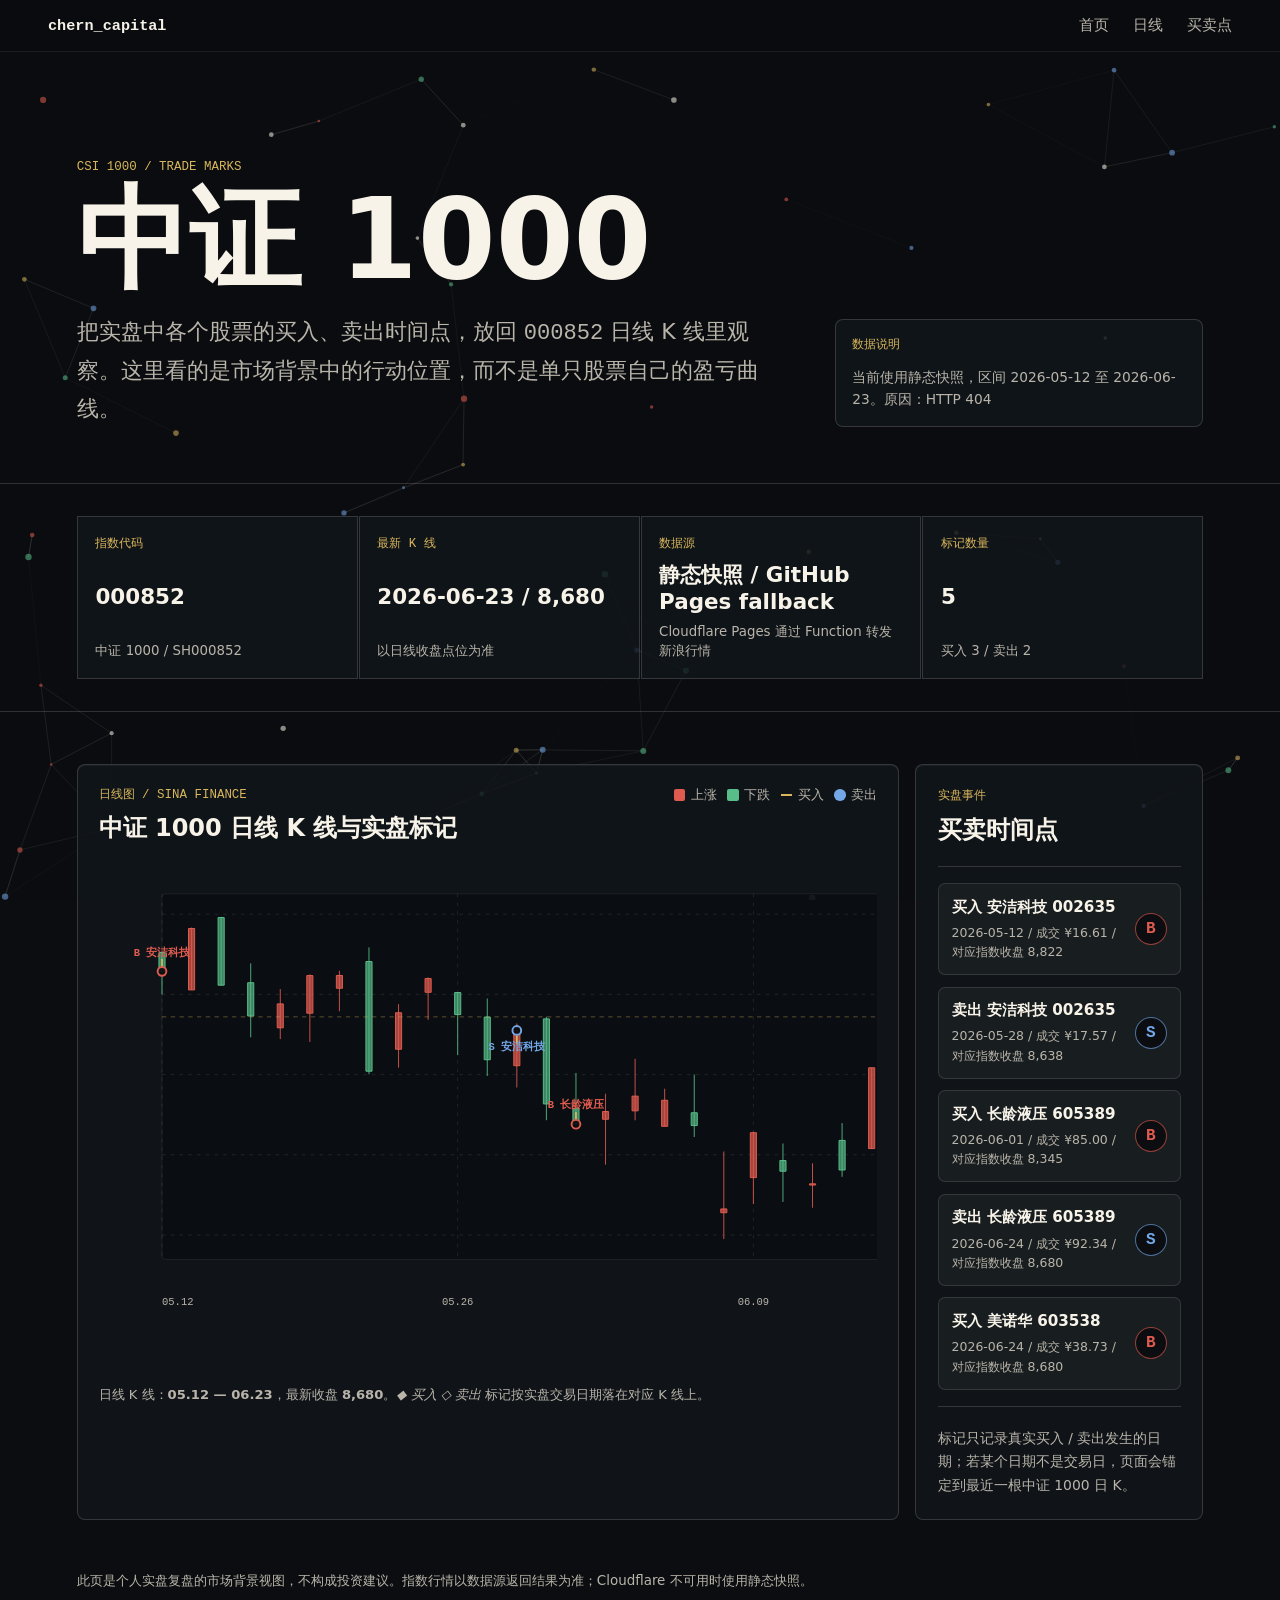
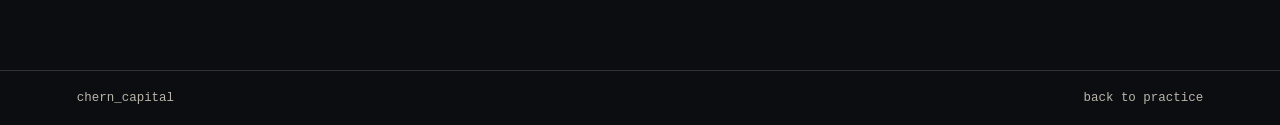
==== commit 8be4c118: "Add Minova position and close Changling trade" ====
--- a/csi1000-trades.html
+++ b/csi1000-trades.html
@@ -58,8 +58,8 @@
         </div>
         <div class="position-stat">
           <p class="item-label">标记数量</p>
-          <strong>3</strong>
-          <small>买入 2 / 卖出 1</small>
+          <strong>5</strong>
+          <small>买入 3 / 卖出 2</small>
         </div>
       </section>
 
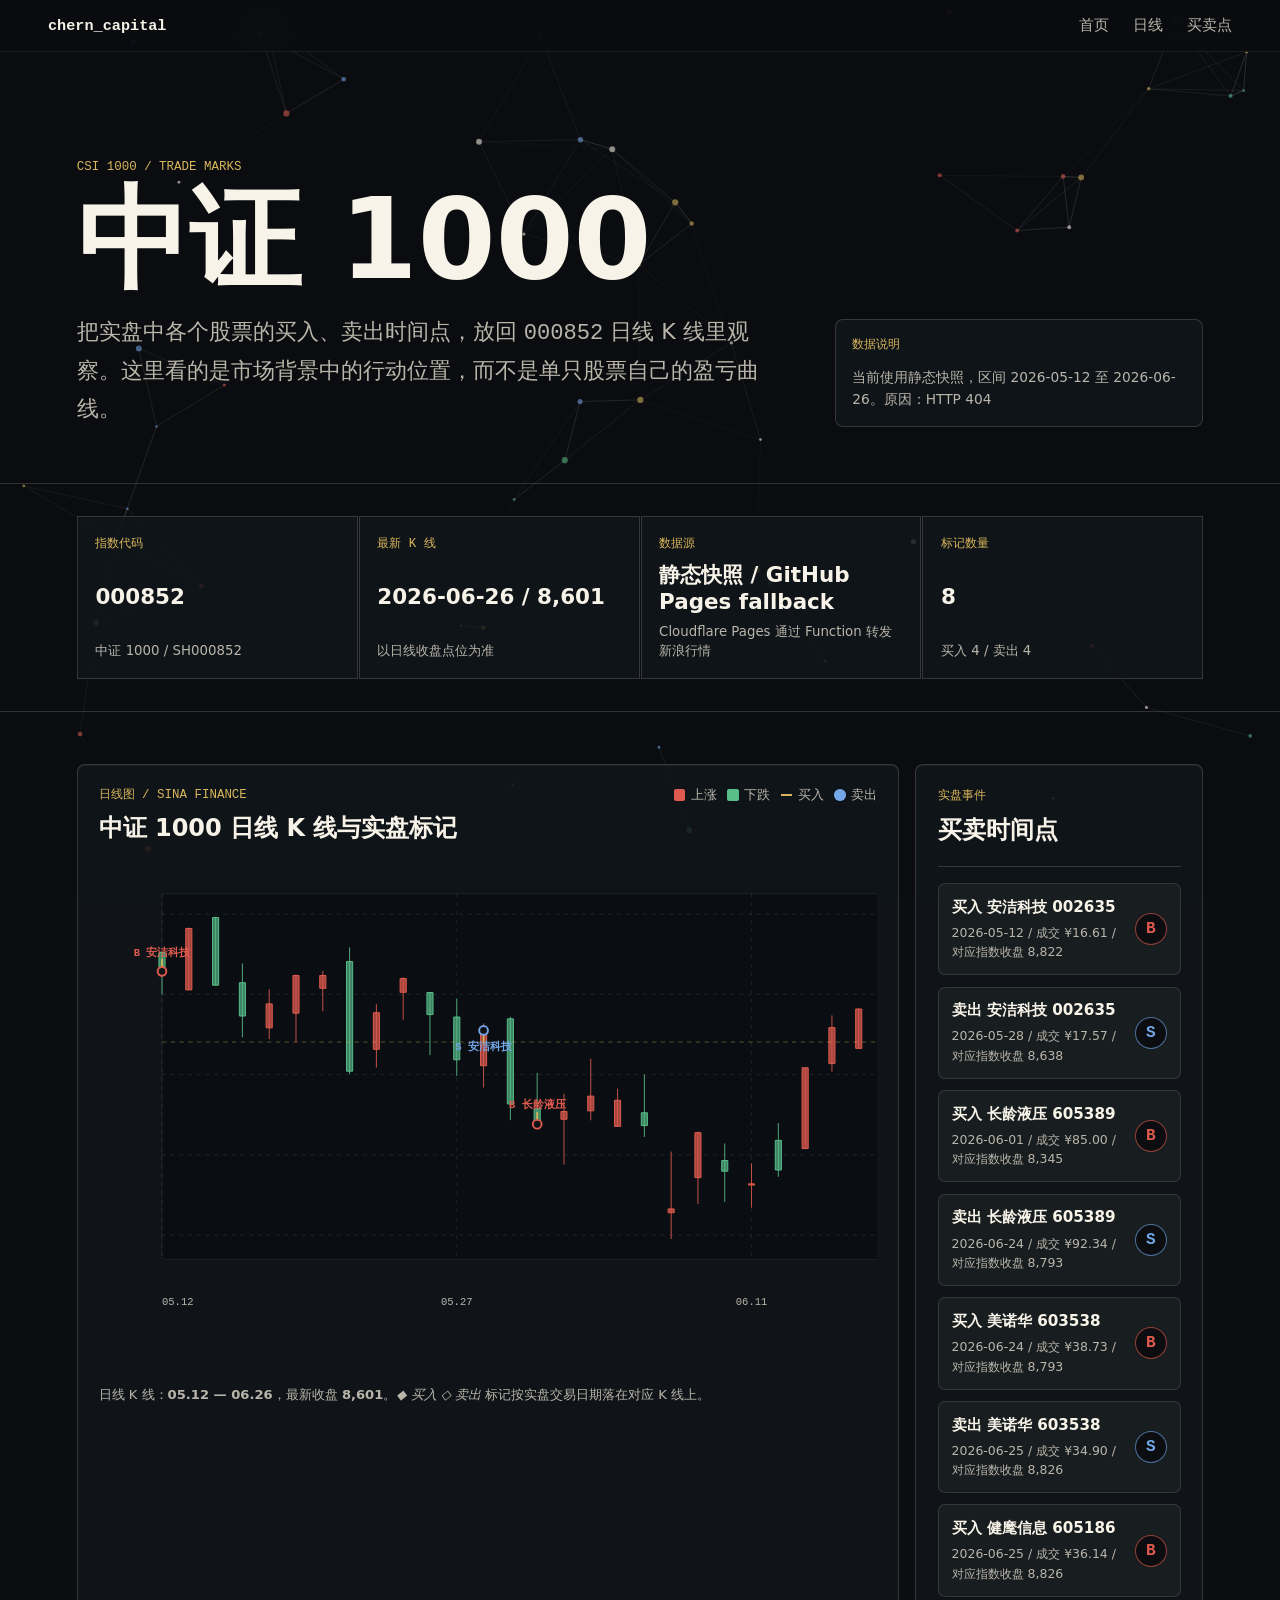
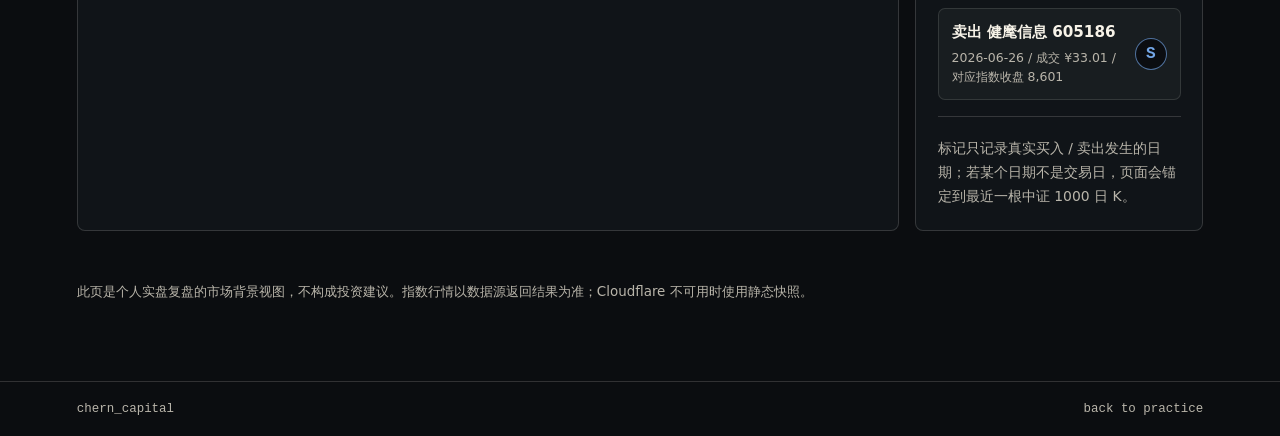
==== commit bb05d731: "Record Minova and Jianhui closed trades" ====
--- a/csi1000-trades.html
+++ b/csi1000-trades.html
@@ -58,8 +58,8 @@
         </div>
         <div class="position-stat">
           <p class="item-label">标记数量</p>
-          <strong>5</strong>
-          <small>买入 3 / 卖出 2</small>
+          <strong>8</strong>
+          <small>买入 4 / 卖出 4</small>
         </div>
       </section>
 
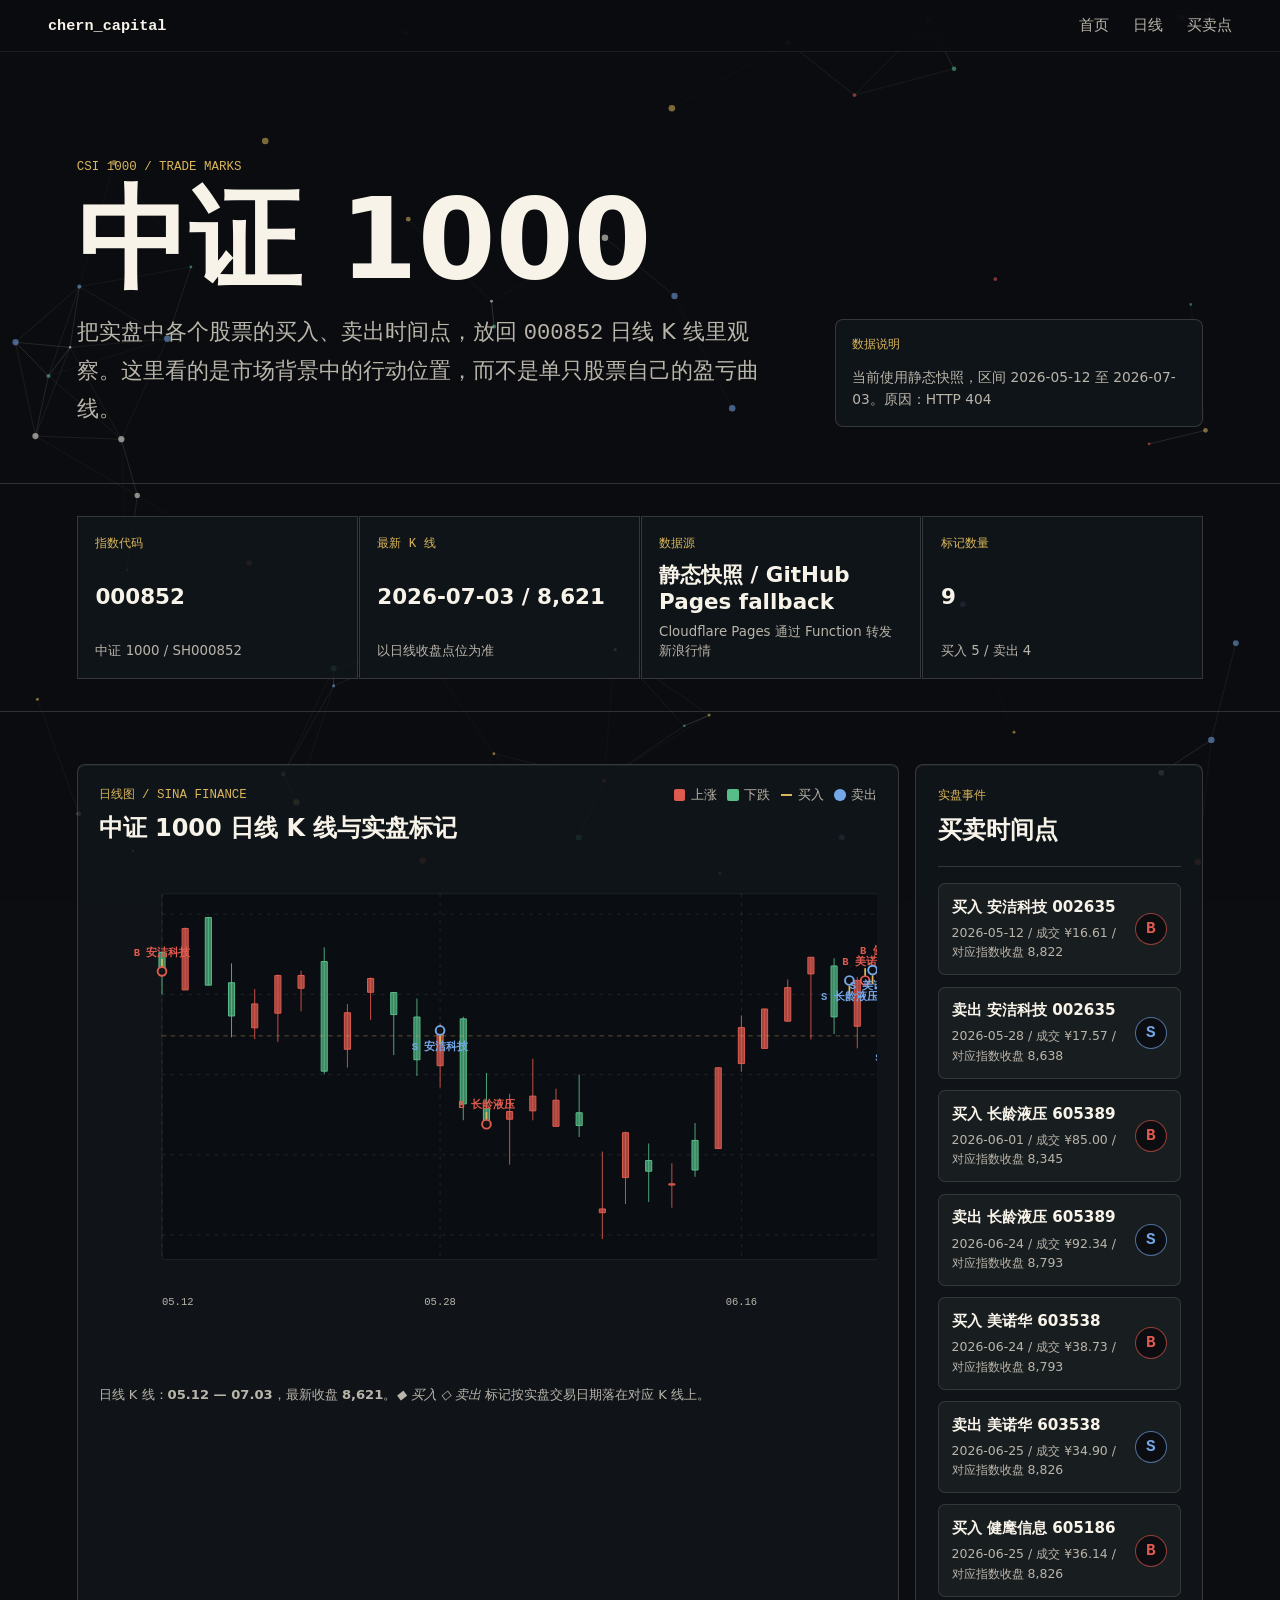
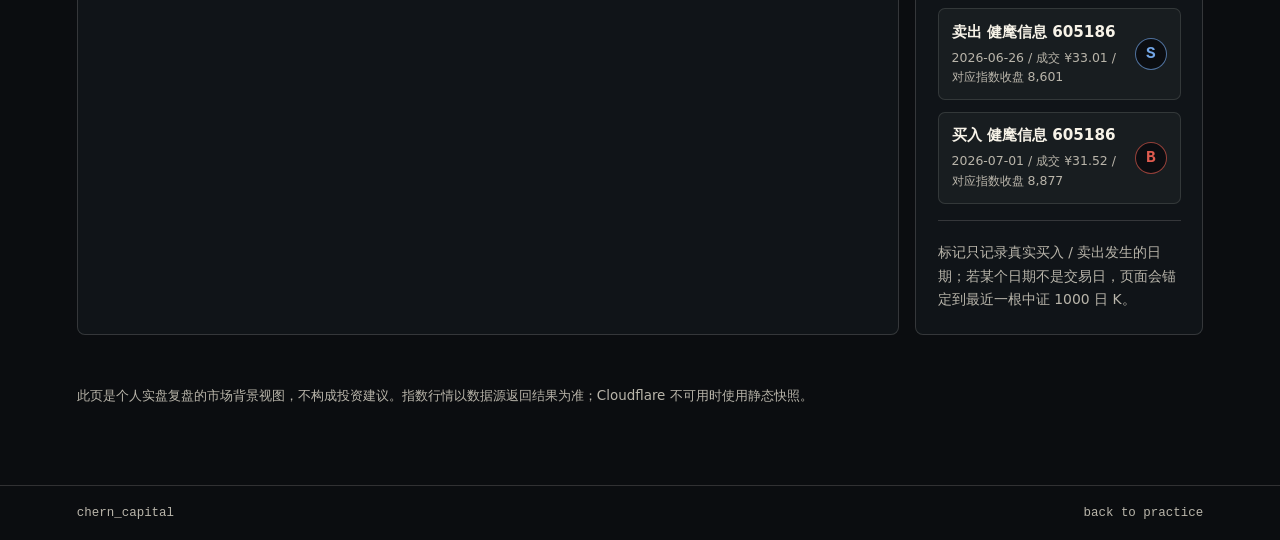
==== commit f0fd4a6a: "Add second Jianhui open position" ====
--- a/csi1000-trades.html
+++ b/csi1000-trades.html
@@ -58,8 +58,8 @@
         </div>
         <div class="position-stat">
           <p class="item-label">标记数量</p>
-          <strong>8</strong>
-          <small>买入 4 / 卖出 4</small>
+          <strong>9</strong>
+          <small>买入 5 / 卖出 4</small>
         </div>
       </section>
 
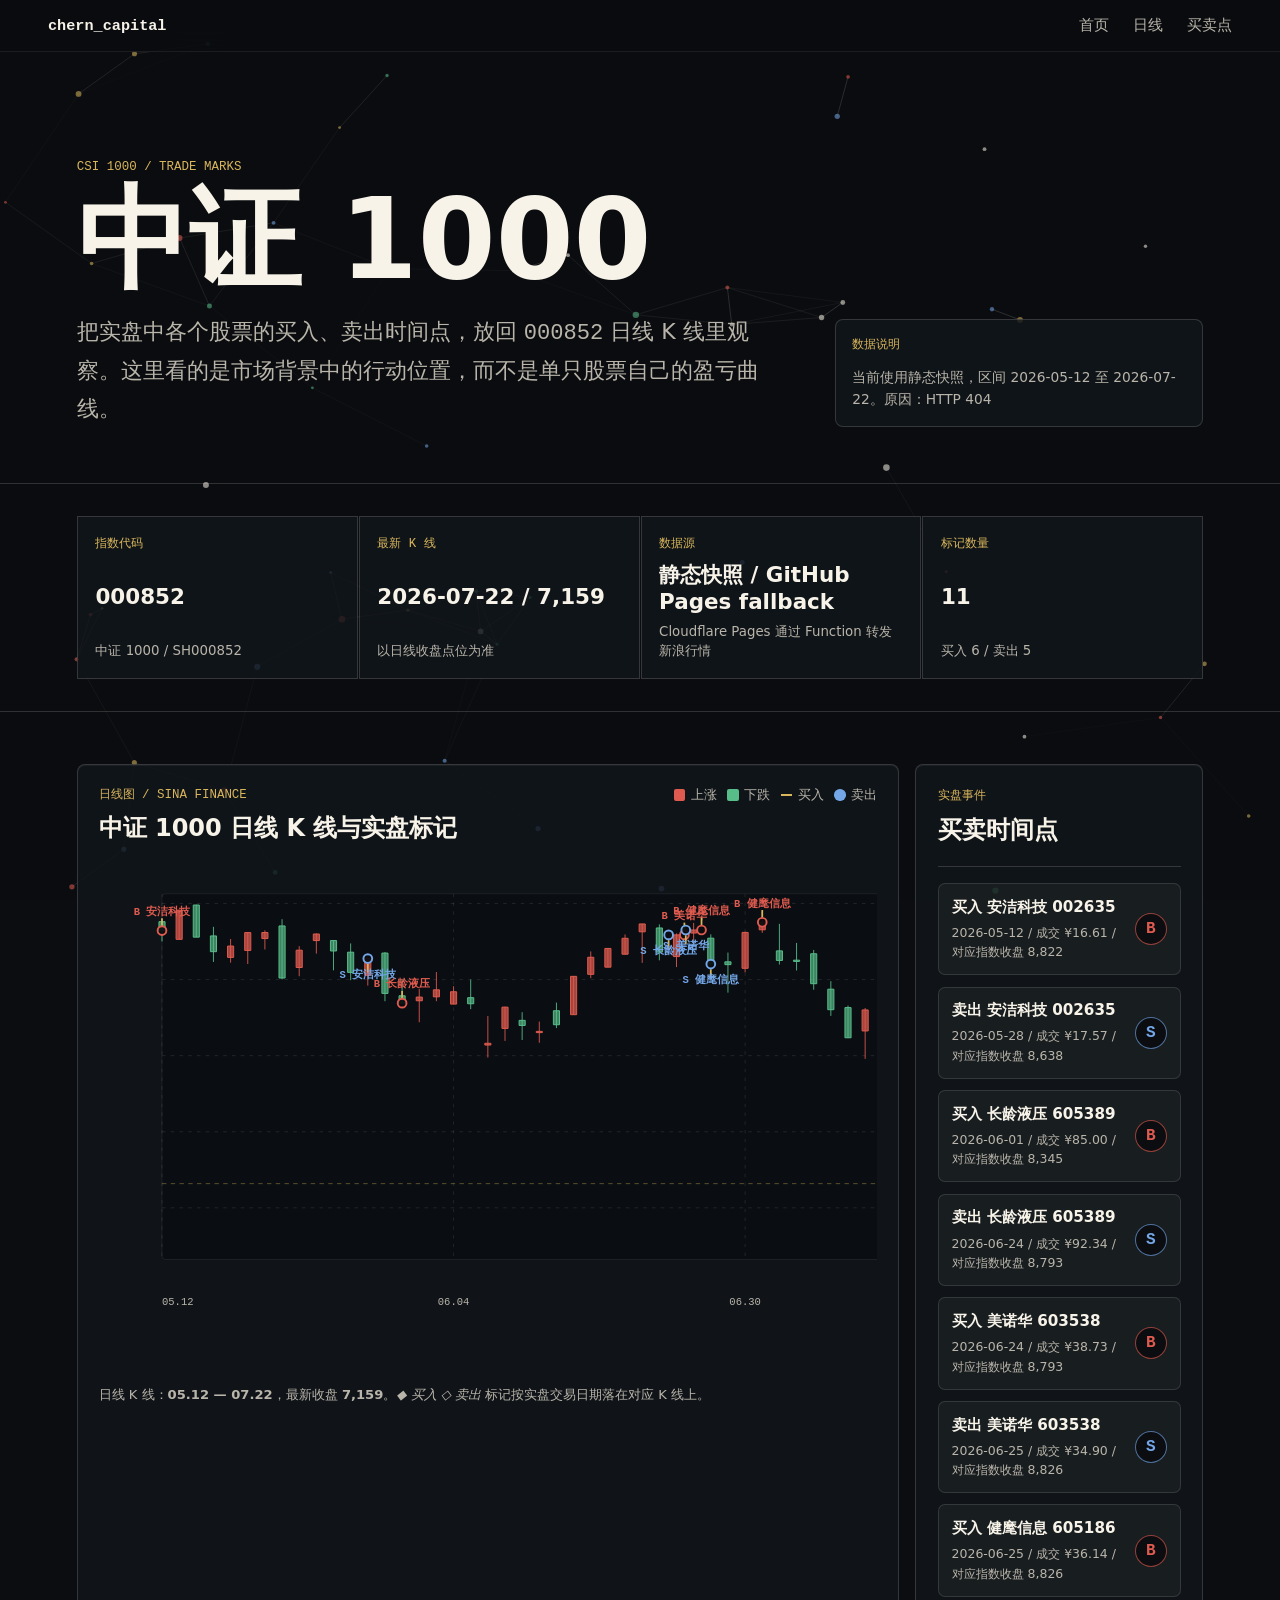
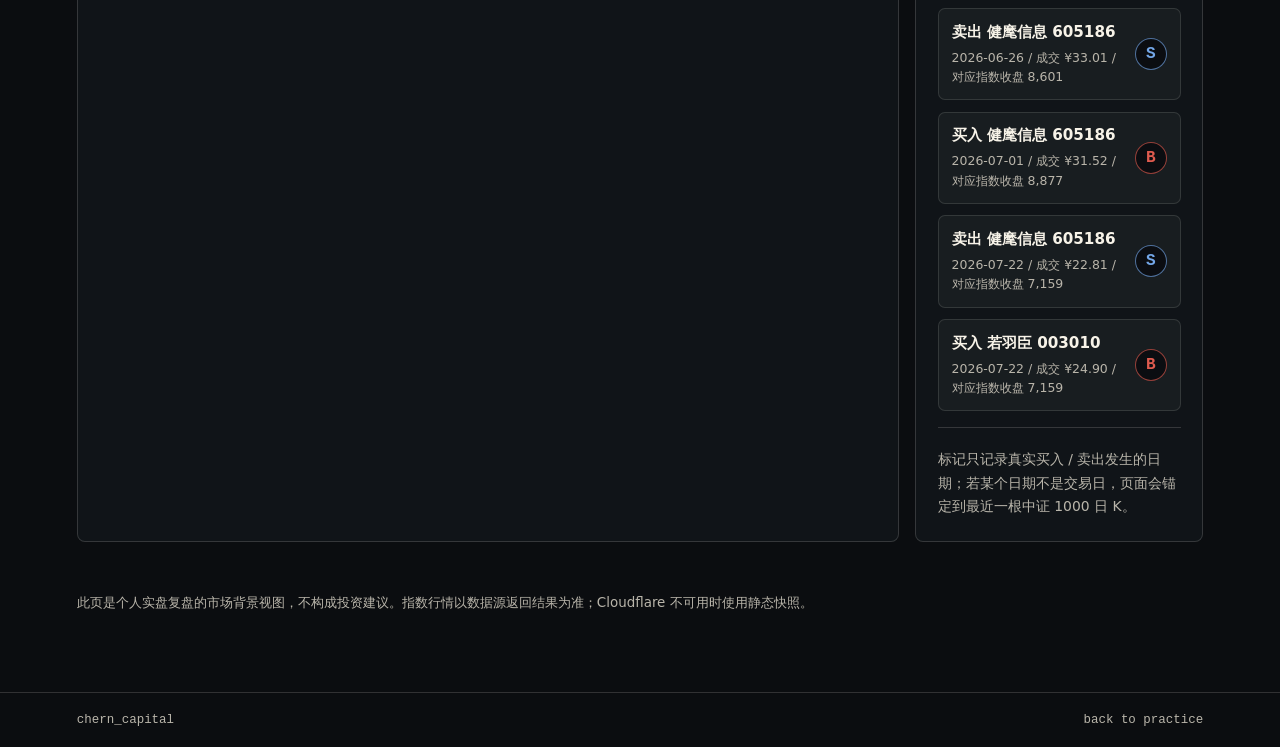
==== commit 4f02d6a1: "Update July 22 live trades" ====
--- a/csi1000-trades.html
+++ b/csi1000-trades.html
@@ -58,8 +58,8 @@
         </div>
         <div class="position-stat">
           <p class="item-label">标记数量</p>
-          <strong>9</strong>
-          <small>买入 5 / 卖出 4</small>
+          <strong>11</strong>
+          <small>买入 6 / 卖出 5</small>
         </div>
       </section>
 
